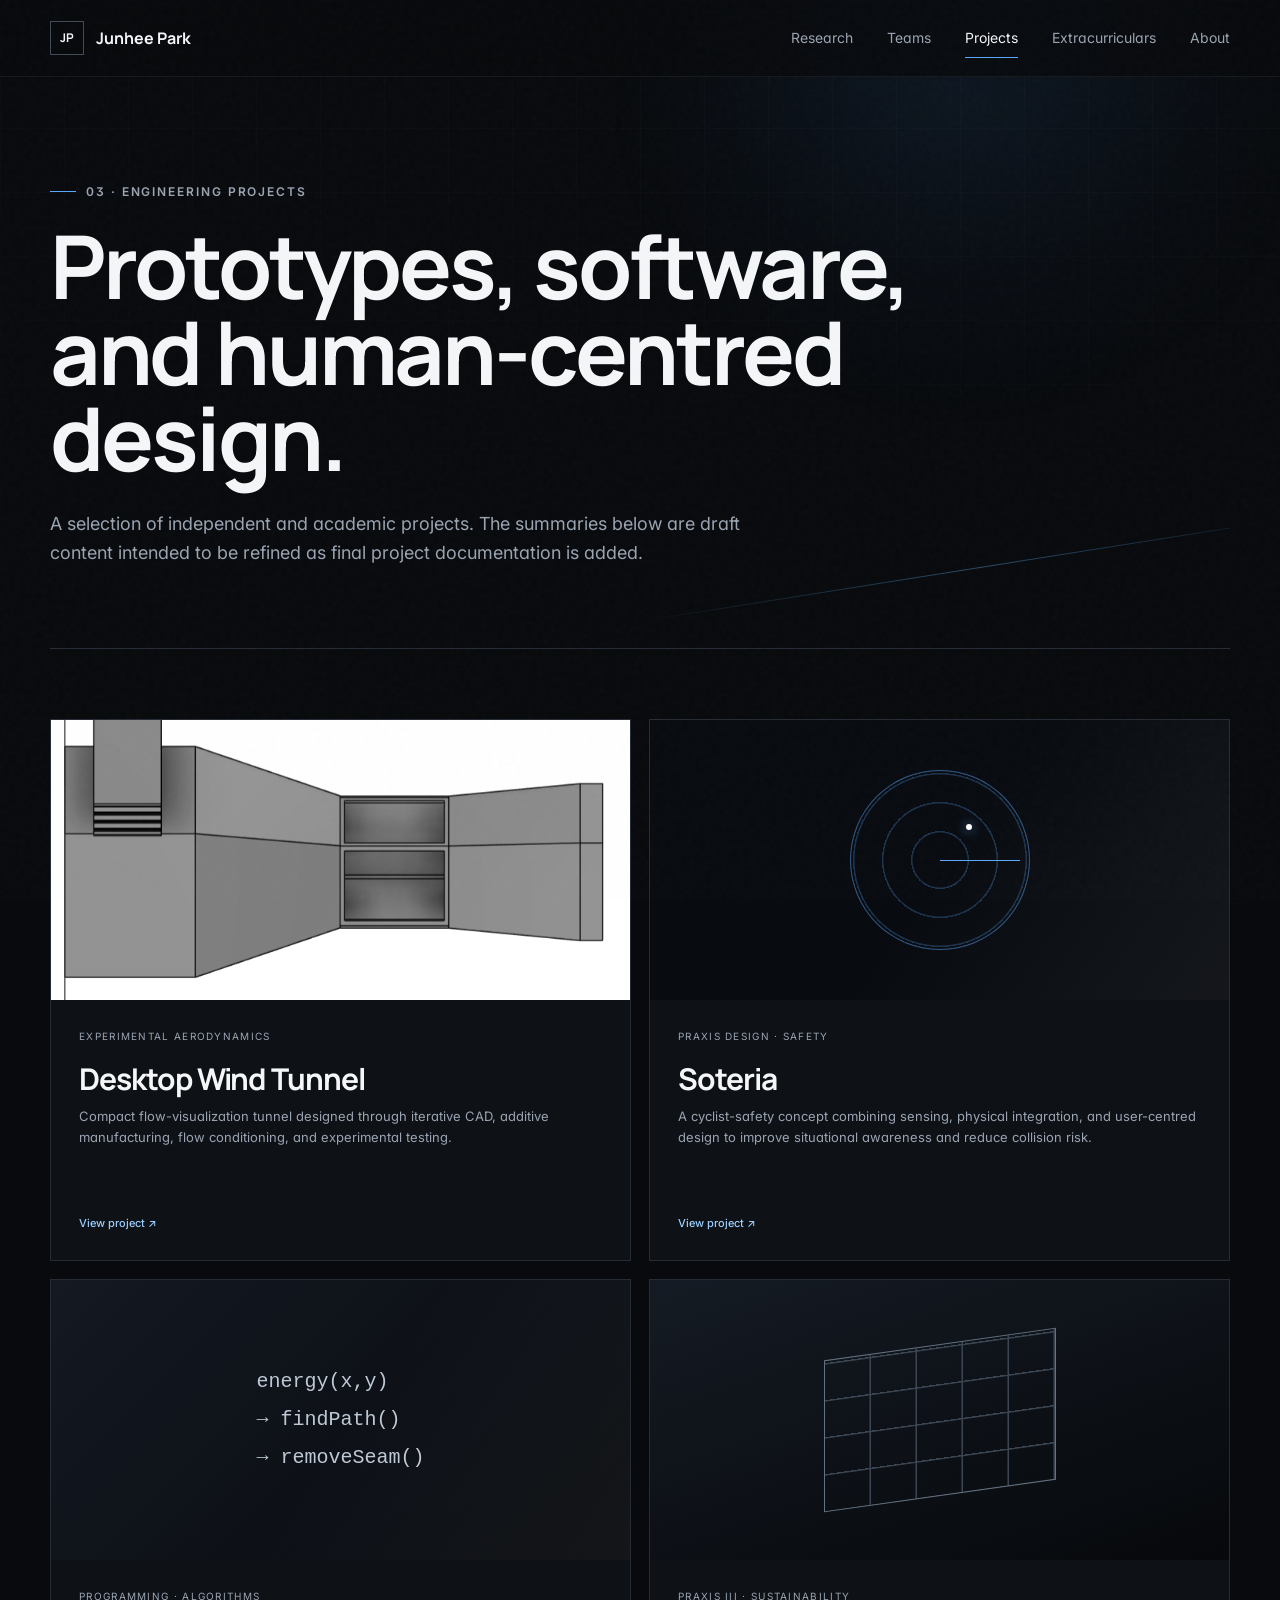
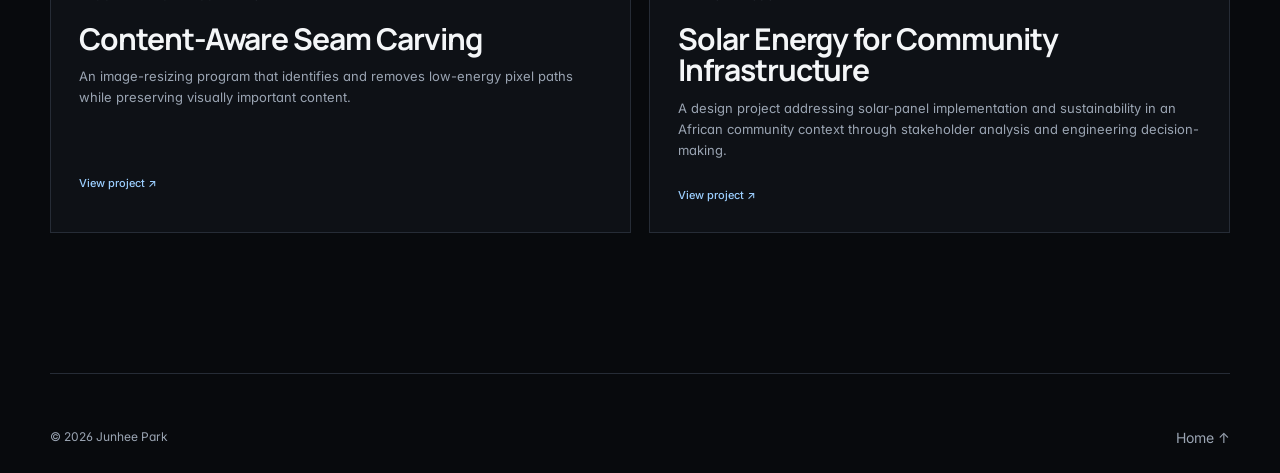
==== engineering-projects.html @ 4866da94 "Redesign portfolio website" ====
<!DOCTYPE html><html lang="en"><head><meta charset="UTF-8"><meta name="viewport" content="width=device-width,initial-scale=1"><title>Engineering Projects | Junhee Park</title><link rel="preconnect" href="https://fonts.googleapis.com"><link rel="preconnect" href="https://fonts.gstatic.com" crossorigin><link href="https://fonts.googleapis.com/css2?family=Inter:wght@400;500;600&family=Manrope:wght@500;600;700&display=swap" rel="stylesheet"><link rel="stylesheet" href="style.css"><script src="script.js" defer></script></head><body><header class="site-header"><nav class="nav container"><a class="brand" href="index.html"><span class="brand-mark">JP</span><span>Junhee Park</span></a><button class="nav-toggle" aria-label="Open navigation" aria-expanded="false"><span></span><span></span></button><div class="nav-links"><a href="research.html">Research</a><a href="teams.html">Teams</a><a class="active" href="engineering-projects.html">Projects</a><a href="extracurriculars.html">Extracurriculars</a><a href="index.html#about">About</a></div></nav></header><main><section class="page-hero container reveal"><p class="eyebrow"><span></span> 03 · Engineering projects</p><h1>Prototypes, software, and human-centred design.</h1><p>A selection of independent and academic projects. The summaries below are draft content intended to be refined as final project documentation is added.</p></section><section class="tile-section container"><div class="tile-grid"><a class="project-tile reveal" href="projects/windtunnel.html"><div class="tile-image"><img src="images/Assembly A.png" alt="Desktop wind tunnel CAD"></div><div class="tile-copy"><span>Experimental aerodynamics</span><h2>Desktop Wind Tunnel</h2><p>Compact flow-visualization tunnel designed through iterative CAD, additive manufacturing, flow conditioning, and experimental testing.</p><b>View project ↗</b></div></a><a class="project-tile reveal" href="projects/Soteria.html"><div class="tile-image radar-panel"><div class="radar"></div></div><div class="tile-copy"><span>Praxis design · Safety</span><h2>Soteria</h2><p>A cyclist-safety concept combining sensing, physical integration, and user-centred design to improve situational awareness and reduce collision risk.</p><b>View project ↗</b></div></a><a class="project-tile reveal" href="projects/seam-carving.html"><div class="tile-image code-panel"><span>energy(x,y)<br>→ findPath()<br>→ removeSeam()</span></div><div class="tile-copy"><span>Programming · Algorithms</span><h2>Content-Aware Seam Carving</h2><p>An image-resizing program that identifies and removes low-energy pixel paths while preserving visually important content.</p><b>View project ↗</b></div></a><a class="project-tile reveal" href="projects/praxis-solar.html"><div class="tile-image solar-panel-art"><span></span></div><div class="tile-copy"><span>Praxis III · Sustainability</span><h2>Solar Energy for Community Infrastructure</h2><p>A design project addressing solar-panel implementation and sustainability in an African community context through stakeholder analysis and engineering decision-making.</p><b>View project ↗</b></div></a></div></section></main><footer class="footer container"><span>© <span id="year"></span> Junhee Park</span><a href="index.html">Home ↑</a></footer></body></html>
---- style.css ----
:root{--black:#080a0d;--surface:#0e1116;--surface-2:#141820;--line:#262c36;--text:#f4f6f8;--muted:#9aa4b2;--blue:#5aa9ff;--blue-soft:#9ccfff;--max:1180px}
*{box-sizing:border-box;margin:0;padding:0}html{scroll-behavior:smooth}body{font-family:Inter,Arial,sans-serif;background:var(--black);color:var(--text);line-height:1.65;overflow-x:hidden}body::before{content:"";position:fixed;inset:0;pointer-events:none;background:radial-gradient(circle at 75% 10%,rgba(64,139,225,.11),transparent 28%),linear-gradient(rgba(255,255,255,.018) 1px,transparent 1px),linear-gradient(90deg,rgba(255,255,255,.018) 1px,transparent 1px);background-size:auto,64px 64px,64px 64px;mask-image:linear-gradient(to bottom,black,transparent 75%);z-index:-1}.container{width:min(var(--max),calc(100% - 48px));margin-inline:auto}.scroll-progress{position:fixed;left:0;top:0;height:2px;width:0;background:var(--blue);z-index:200}.site-header{position:sticky;top:0;z-index:100;background:rgba(8,10,13,.76);backdrop-filter:blur(18px);border-bottom:1px solid rgba(255,255,255,.06)}.nav{height:76px;display:flex;align-items:center;justify-content:space-between}.brand{display:flex;align-items:center;gap:12px;color:var(--text);text-decoration:none;font-family:Manrope,sans-serif;font-weight:700}.brand-mark{width:34px;height:34px;display:grid;place-items:center;border:1px solid #414957;font-size:12px}.nav-links{display:flex;gap:34px}.nav-links a,.footer a{color:var(--muted);text-decoration:none;font-size:14px;transition:.2s}.nav-links a:hover,.footer a:hover{color:var(--text)}.nav-toggle{display:none;background:none;border:0;width:38px;height:38px}.nav-toggle span{display:block;width:22px;height:1px;background:#fff;margin:6px auto}.hero{min-height:calc(100vh - 76px);display:grid;grid-template-columns:1.15fr .85fr;gap:80px;align-items:center;padding-block:90px 80px}.eyebrow{text-transform:uppercase;letter-spacing:.16em;font-size:12px;font-weight:600;color:var(--muted);display:flex;align-items:center;gap:10px}.eyebrow span{width:26px;height:1px;background:var(--blue)}h1,h2,h3{font-family:Manrope,sans-serif;letter-spacing:-.035em}h1{font-size:clamp(50px,7vw,88px);line-height:.98;margin:25px 0 30px;max-width:780px}h1 em{font-style:normal;color:var(--muted)}h2{font-size:clamp(38px,5vw,62px);line-height:1.05}.hero-lede{font-size:clamp(17px,2vw,20px);color:var(--muted);max-width:700px}.hero-actions{display:flex;gap:12px;margin:38px 0 54px}.button{display:inline-flex;align-items:center;justify-content:center;gap:30px;padding:13px 18px;text-decoration:none;font-size:14px;border:1px solid var(--line);transition:.25s}.button-primary{background:var(--text);color:#080a0d;border-color:var(--text)}.button-primary:hover{background:var(--blue-soft);border-color:var(--blue-soft);transform:translateY(-2px)}.button-secondary{color:var(--text)}.button-secondary:hover{border-color:#606a78}.hero-meta{display:grid;grid-template-columns:repeat(3,1fr);gap:20px;border-top:1px solid var(--line);padding-top:24px}.hero-meta div{display:flex;flex-direction:column;gap:3px}.hero-meta strong{font-size:13px}.hero-meta span{font-size:11px;color:var(--muted)}.hero-visual{aspect-ratio:4/5;position:relative;border:1px solid var(--line);overflow:hidden;background:linear-gradient(145deg,#12161d,#090b0f)}.orbital-grid{position:absolute;inset:-10%;background:repeating-radial-gradient(circle at 50% 50%,transparent 0 34px,rgba(255,255,255,.055) 35px 36px)}.aircraft-mark{position:absolute;width:55%;top:37%;left:25%;transform:rotate(-11deg);filter:drop-shadow(0 18px 25px rgba(0,0,0,.55))}.aircraft-mark path{fill:#dfe5eb}.contrail{position:absolute;height:2px;width:75%;right:55%;top:55%;background:linear-gradient(90deg,transparent,rgba(185,220,255,.65),#fff);transform:rotate(-11deg);filter:blur(.5px)}.contrail-two{top:59%;right:49%;opacity:.35}.visual-label{position:absolute;left:24px;right:24px;bottom:24px;padding-top:18px;border-top:1px solid rgba(255,255,255,.18);display:flex;flex-direction:column}.visual-label span{font-size:11px;color:var(--muted);text-transform:uppercase;letter-spacing:.12em}.visual-label strong{font-size:13px;margin-top:4px}.project-section,.skills-section{padding-block:120px}.section-heading{display:flex;justify-content:space-between;align-items:end;gap:60px;margin-bottom:48px}.section-heading h2{margin-top:14px}.section-heading>p{max-width:510px;color:var(--muted);font-size:15px}.project-controls{display:flex;gap:8px;flex-wrap:wrap;margin-bottom:32px}.filter-button{border:1px solid var(--line);background:transparent;color:var(--muted);padding:9px 14px;font:inherit;font-size:12px;cursor:pointer;transition:.2s}.filter-button:hover,.filter-button.active{background:var(--text);border-color:var(--text);color:#090b0e}.project-grid{display:grid;grid-template-columns:repeat(2,1fr);gap:18px}.project-card{display:grid;grid-template-columns:42% 58%;min-height:335px;background:var(--surface);border:1px solid var(--line);color:var(--text);text-decoration:none;overflow:hidden;transition:.35s}.project-card:hover{transform:translateY(-5px);border-color:#536070;box-shadow:0 20px 60px rgba(0,0,0,.28)}.project-card.featured{grid-column:1/-1;grid-template-columns:50% 50%;min-height:430px}.project-media{position:relative;overflow:hidden;background:#171c24}.project-media img{width:100%;height:100%;object-fit:cover;filter:grayscale(100%) contrast(1.04);transition:.6s}.project-card:hover img{filter:grayscale(35%);transform:scale(1.035)}.project-index{position:absolute;left:16px;top:14px;padding:3px 7px;background:rgba(7,9,12,.72);backdrop-filter:blur(8px);font:500 11px Manrope;color:#fff}.project-content{padding:28px;display:flex;flex-direction:column}.project-topline{display:flex;justify-content:space-between;gap:10px;color:var(--muted);font-size:10px;text-transform:uppercase;letter-spacing:.1em}.project-content h3{font-size:clamp(22px,2.4vw,31px);line-height:1.1;margin:24px 0 14px}.project-content p{font-size:13px;color:var(--muted);line-height:1.65}.project-tags{display:flex;gap:6px;flex-wrap:wrap;margin-top:22px}.project-tags span{font-size:10px;color:#bec7d1;border:1px solid #303744;padding:5px 8px}.project-arrow{margin-top:auto;padding-top:26px;font-size:12px;color:var(--blue-soft)}.project-card.hidden{display:none}.project-media-contrails{background:radial-gradient(circle at 76% 42%,rgba(120,194,255,.58),transparent 10%),radial-gradient(ellipse at 45% 52%,rgba(90,169,255,.32),transparent 30%),linear-gradient(135deg,#11151d,#05070a)}.flow-lines{position:absolute;inset:0;background:repeating-radial-gradient(ellipse at 72% 48%,transparent 0 15px,rgba(180,220,255,.15) 16px 17px);transform:scale(1.4) rotate(-8deg)}.project-media-soteria{background:linear-gradient(145deg,#10151d,#050608)}.radar{position:absolute;width:180px;aspect-ratio:1;border:1px solid rgba(90,169,255,.5);border-radius:50%;left:50%;top:50%;transform:translate(-50%,-50%);background:repeating-radial-gradient(circle,transparent 0 27px,rgba(90,169,255,.25) 28px 29px)}.radar::before{content:"";position:absolute;left:50%;top:50%;width:45%;height:1px;background:var(--blue);transform-origin:left;animation:scan 4s linear infinite}.radar::after{content:"";position:absolute;left:65%;top:30%;width:6px;height:6px;border-radius:50%;background:#fff;box-shadow:0 0 12px var(--blue)}@keyframes scan{to{transform:rotate(360deg)}}.about-section{border-block:1px solid var(--line);background:var(--surface);padding-block:110px}.about-grid{display:grid;grid-template-columns:1fr 1fr;gap:90px;align-items:start}.about-copy p{font-size:clamp(19px,2.2vw,27px);line-height:1.5;color:#d4d9df;margin-bottom:28px}.about-copy p:last-child{color:var(--muted)}.capability-grid{display:grid;grid-template-columns:repeat(4,1fr);border:1px solid var(--line)}.capability-grid article{padding:28px;min-height:230px;border-right:1px solid var(--line)}.capability-grid article:last-child{border-right:0}.capability-grid span{font-size:11px;color:var(--blue)}.capability-grid h3{font-size:22px;margin:50px 0 12px}.capability-grid p{font-size:13px;color:var(--muted)}.contact-section{padding-block:130px;background:#e9edf1;color:#090b0e}.contact-inner h2{font-size:clamp(45px,7vw,86px);max-width:900px;margin:20px 0}.contact-inner>p:not(.eyebrow){color:#4e5966;max-width:650px}.contact-links{display:flex;gap:12px;flex-wrap:wrap;margin-top:40px}.contact-links a{color:#090b0e;text-decoration:none;border:1px solid #aab3bd;padding:11px 16px;font-size:13px;transition:.2s}.contact-links a:hover{background:#090b0e;color:#fff}.contact-inner small{display:block;color:#737d88;margin-top:22px}.footer{height:100px;display:flex;align-items:center;justify-content:space-between;color:var(--muted);font-size:12px}.reveal{opacity:0;transform:translateY(20px);transition:opacity .65s ease,transform .65s ease}.reveal.visible{opacity:1;transform:none}
/* Project pages */.project-page .site-header{position:relative}.project-hero{padding-block:95px 65px;border-bottom:1px solid var(--line)}.project-breadcrumb{color:var(--muted);font-size:12px;text-decoration:none}.project-hero h1{max-width:950px;margin-bottom:25px}.project-summary{max-width:760px;font-size:19px;color:var(--muted)}.project-facts{display:grid;grid-template-columns:repeat(4,1fr);gap:20px;margin-top:60px;padding-top:25px;border-top:1px solid var(--line)}.project-facts div{display:flex;flex-direction:column}.project-facts span{font-size:10px;text-transform:uppercase;letter-spacing:.12em;color:var(--muted)}.project-facts strong{font-size:13px;margin-top:6px}.project-body{display:grid;grid-template-columns:220px 1fr;gap:80px;padding-block:90px}.project-sidebar{position:sticky;top:30px;align-self:start}.project-sidebar a{display:block;color:var(--muted);text-decoration:none;font-size:12px;padding:7px 0}.project-sidebar a:hover{color:var(--text)}.project-copy{max-width:800px}.content-block{margin-bottom:85px;scroll-margin-top:40px}.content-block h2{font-size:36px;margin-bottom:24px}.content-block p{color:#bbc3cd;margin-bottom:20px}.placeholder-note{border-left:2px solid var(--blue);padding:16px 18px;background:rgba(90,169,255,.06);color:var(--muted);font-size:13px}.project-gallery{display:grid;grid-template-columns:repeat(2,1fr);gap:14px;margin-top:30px}.project-gallery figure{border:1px solid var(--line);background:var(--surface);overflow:hidden}.project-gallery img{width:100%;aspect-ratio:4/3;object-fit:cover;display:block;filter:grayscale(25%)}.project-gallery figcaption{font-size:11px;color:var(--muted);padding:12px}.project-nav{display:flex;justify-content:space-between;border-top:1px solid var(--line);padding-block:35px}.project-nav a{color:var(--text);text-decoration:none;font-size:13px}
@media(max-width:900px){.hero{grid-template-columns:1fr;padding-top:80px}.hero-visual{max-width:560px;width:100%;aspect-ratio:5/4}.project-grid{grid-template-columns:1fr}.project-card.featured{grid-column:auto}.capability-grid{grid-template-columns:repeat(2,1fr)}.capability-grid article:nth-child(2){border-right:0}.capability-grid article:nth-child(-n+2){border-bottom:1px solid var(--line)}.about-grid{grid-template-columns:1fr;gap:40px}.project-body{grid-template-columns:1fr}.project-sidebar{display:none}}
@media(max-width:650px){.container{width:min(100% - 30px,var(--max))}.nav-toggle{display:block}.nav-links{position:absolute;top:76px;left:0;right:0;background:#0b0e12;border-bottom:1px solid var(--line);padding:22px 15px;display:none;flex-direction:column;gap:18px}.nav-links.open{display:flex}.hero{gap:45px;padding-block:65px}.hero-meta{grid-template-columns:1fr}.hero-actions{flex-direction:column;align-items:stretch}.project-section,.skills-section{padding-block:85px}.section-heading{align-items:start;flex-direction:column;gap:24px}.project-card,.project-card.featured{grid-template-columns:1fr;min-height:0}.project-media{aspect-ratio:16/10}.project-content{min-height:320px}.capability-grid{grid-template-columns:1fr}.capability-grid article{border-right:0;border-bottom:1px solid var(--line)!important}.capability-grid article:last-child{border-bottom:0!important}.project-facts{grid-template-columns:repeat(2,1fr)}.project-gallery{grid-template-columns:1fr}}
@media(prefers-reduced-motion:reduce){html{scroll-behavior:auto}.reveal{opacity:1;transform:none;transition:none}.radar::before{animation:none}}

/* Category-based portfolio additions */
.nav-links a.active{color:var(--text)}
.category-section{padding-block:120px}.category-grid{display:grid;grid-template-columns:repeat(2,1fr);gap:16px}.category-card{position:relative;min-height:330px;padding:30px;border:1px solid var(--line);background:var(--surface);color:var(--text);text-decoration:none;display:flex;flex-direction:column;justify-content:space-between;overflow:hidden;transition:.3s}.category-card::after{content:"";position:absolute;width:280px;height:1px;background:linear-gradient(90deg,transparent,rgba(120,190,255,.55),transparent);right:-60px;top:90px;transform:rotate(-18deg);box-shadow:0 12px 25px rgba(100,180,255,.15)}.category-card:hover{transform:translateY(-4px);border-color:#596573}.category-card.category-large{grid-column:1/-1;min-height:390px}.category-number{font:500 11px Manrope;color:var(--blue-soft)}.category-card p{font-size:11px;text-transform:uppercase;letter-spacing:.14em;color:var(--muted);margin-bottom:15px}.category-card h3{max-width:650px;font-size:clamp(28px,4vw,48px);line-height:1.08;margin-bottom:18px}.category-card div>span{font-size:13px;color:var(--muted)}.category-card b{font-size:12px;font-weight:500;color:var(--blue-soft)}
.featured-strip{border-block:1px solid var(--line);background:var(--surface);padding-block:110px}.featured-grid{display:grid;grid-template-columns:1fr 1fr;gap:80px;align-items:center}.featured-copy h2{margin:18px 0 22px}.featured-copy>p:not(.eyebrow){color:var(--muted);max-width:570px}.text-link{display:inline-block;margin-top:28px;color:var(--blue-soft);font-size:13px;text-decoration:none}.featured-image{position:relative;aspect-ratio:4/3;background:#090c11;border:1px solid var(--line);overflow:hidden}.featured-image span{position:absolute;bottom:18px;left:18px;font-size:10px;text-transform:uppercase;letter-spacing:.12em;color:#c8d1da}.flow-field{position:absolute;inset:-20%;background:repeating-radial-gradient(ellipse at 78% 49%,transparent 0 18px,rgba(136,205,255,.15) 19px 20px),radial-gradient(circle at 79% 49%,rgba(180,225,255,.9),transparent 2%),radial-gradient(ellipse at 55% 50%,rgba(70,145,220,.25),transparent 34%);transform:rotate(-7deg)}.resume-section{padding-block:100px}.resume-card{border:1px solid var(--line);padding:42px;display:flex;justify-content:space-between;gap:50px;align-items:end}.resume-card h2{font-size:clamp(30px,4vw,50px);margin:16px 0}.resume-card p:not(.eyebrow){color:var(--muted)}
.page-hero{padding-block:105px 80px;border-bottom:1px solid var(--line)}.page-hero h1{max-width:980px;margin:20px 0 28px}.page-hero>p:last-child{max-width:720px;color:var(--muted);font-size:18px}.listing-section{padding-block:80px 120px}.work-row{display:grid;grid-template-columns:34% 1fr auto;gap:36px;align-items:center;padding-block:30px;border-bottom:1px solid var(--line);color:var(--text);text-decoration:none;transition:.25s}.work-row:first-child{border-top:1px solid var(--line)}.work-row:hover{padding-left:10px}.work-image{height:230px;background:#121720;overflow:hidden;position:relative}.work-image img{width:100%;height:100%;object-fit:cover;filter:grayscale(100%);transition:.4s}.work-row:hover img{filter:grayscale(20%);transform:scale(1.025)}.work-image>span{position:absolute;left:14px;top:12px;font-size:11px}.abstract-flow{background:radial-gradient(circle at 80% 48%,rgba(210,235,255,.9),transparent 2%),repeating-radial-gradient(ellipse at 80% 48%,transparent 0 15px,rgba(110,190,255,.18) 16px 17px),linear-gradient(135deg,#161d28,#05070a)}.work-meta{font-size:10px;text-transform:uppercase;letter-spacing:.13em;color:var(--muted)}.work-copy h2{font-size:clamp(25px,3vw,38px);margin:12px 0}.work-copy p{color:var(--muted);font-size:14px;max-width:720px}.work-row>b{font-size:11px;color:var(--blue-soft);font-weight:500;white-space:nowrap}
.tile-section{padding-block:70px 120px}.tile-grid{display:grid;grid-template-columns:repeat(2,1fr);gap:18px}.project-tile{border:1px solid var(--line);background:var(--surface);color:var(--text);text-decoration:none;transition:.3s}.project-tile:hover{transform:translateY(-5px);border-color:#596573}.tile-image{height:280px;background:#111720;overflow:hidden;position:relative}.tile-image img{width:100%;height:100%;object-fit:cover;filter:grayscale(100%);transition:.5s}.project-tile:hover img{filter:grayscale(25%);transform:scale(1.03)}.tile-copy{padding:28px;min-height:260px;display:flex;flex-direction:column}.tile-copy>span{font-size:10px;text-transform:uppercase;letter-spacing:.13em;color:var(--muted)}.tile-copy h2{font-size:30px;margin:18px 0 12px}.tile-copy p{font-size:13px;color:var(--muted)}.tile-copy b{margin-top:auto;padding-top:24px;color:var(--blue-soft);font-size:11px;font-weight:500}.radar-panel{background:#080b10}.code-panel{display:grid;place-items:center;background:linear-gradient(135deg,#141922,#07090d)}.code-panel span{font:500 20px/1.9 monospace;color:#bec9d5}.solar-panel-art{background:linear-gradient(160deg,#151b24,#06080b)}.solar-panel-art::before{content:"";position:absolute;width:230px;height:150px;left:50%;top:50%;transform:translate(-50%,-50%) skewY(-8deg);border:1px solid #647181;background:repeating-linear-gradient(90deg,transparent 0 44px,#3b4652 45px 46px),repeating-linear-gradient(0deg,transparent 0 35px,#3b4652 36px 37px)}.solar-panel-art::after{content:"";position:absolute;width:1px;height:95px;background:#687481;left:50%;top:62%;transform:rotate(18deg)}
.workstream-intro{padding-block:90px 40px}.workstream-intro h2{max-width:820px;margin:16px 0}.workstream-intro>p:last-child{max-width:760px;color:var(--muted)}.workstream-list{padding-bottom:100px}.workstream{display:grid;grid-template-columns:55px 38% 1fr;gap:30px;padding-block:60px;border-top:1px solid var(--line);align-items:start}.workstream-number{font-size:11px;color:var(--blue-soft)}.workstream-media{height:310px;background:#121720;overflow:hidden}.workstream-media img{width:100%;height:100%;object-fit:cover;filter:grayscale(90%)}.split-media{display:grid;grid-template-columns:1fr 1fr;gap:1px;background:var(--line)}.abstract-data{display:grid;place-items:center;background:radial-gradient(circle at 70% 30%,rgba(90,169,255,.15),transparent 35%),#0b0f15}.abstract-data span{font:500 21px/1.8 monospace;color:#c2ccd6;text-align:center}.workstream-copy h2{font-size:clamp(28px,3.5vw,42px);margin:12px 0 18px}.workstream-copy>p:not(.work-meta){color:var(--muted)}.workstream-copy ul{margin:22px 0 0 18px;color:#b8c1cb;font-size:13px;line-height:1.8}
@media(max-width:900px){.featured-grid{grid-template-columns:1fr}.work-row{grid-template-columns:35% 1fr}.work-row>b{display:none}.workstream{grid-template-columns:35px 1fr}.workstream-media{grid-column:2}.workstream-copy{grid-column:2}.tile-grid{grid-template-columns:1fr}}
@media(max-width:650px){.category-grid{grid-template-columns:1fr}.category-card.category-large{grid-column:auto}.featured-strip{padding-block:80px}.resume-card{flex-direction:column;align-items:start}.work-row{grid-template-columns:1fr}.work-image{height:220px}.workstream{grid-template-columns:1fr}.workstream-number,.workstream-media,.workstream-copy{grid-column:1}.workstream-media{height:240px}}

/* 2026 refined aerospace presentation */
:root{--ease:cubic-bezier(.2,.75,.25,1);--hairline:rgba(255,255,255,.09)}
::selection{background:rgba(90,169,255,.28);color:#fff}
body{font-feature-settings:"ss01" 1,"cv11" 1}
body::after{content:"";position:fixed;inset:0;z-index:300;pointer-events:none;opacity:.032;background-image:url("data:image/svg+xml,%3Csvg viewBox='0 0 180 180' xmlns='http://www.w3.org/2000/svg'%3E%3Cfilter id='n'%3E%3CfeTurbulence type='fractalNoise' baseFrequency='.9' numOctaves='3' stitchTiles='stitch'/%3E%3C/filter%3E%3Crect width='100%25' height='100%25' filter='url(%23n)' opacity='.8'/%3E%3C/svg%3E")}
a:focus-visible,button:focus-visible{outline:2px solid var(--blue);outline-offset:4px}
.site-header{transition:background .25s,border-color .25s}.site-header.scrolled{background:rgba(8,10,13,.93);border-color:rgba(255,255,255,.1)}
.brand-mark{position:relative;overflow:hidden}.brand-mark::after{content:"";position:absolute;inset:-40%;background:linear-gradient(115deg,transparent 35%,rgba(255,255,255,.25),transparent 65%);transform:translateX(-80%);transition:transform .65s var(--ease)}.brand:hover .brand-mark::after{transform:translateX(80%)}
.nav-links a{position:relative}.nav-links a::after{content:"";position:absolute;left:0;right:100%;bottom:-8px;height:1px;background:var(--blue);transition:right .25s var(--ease)}.nav-links a:hover::after,.nav-links a.active::after{right:0}
.hero{position:relative}.hero::before{content:"FLIGHT / COMPUTATION / DESIGN";position:absolute;left:0;bottom:26px;font:500 9px/1 Manrope,sans-serif;letter-spacing:.28em;color:rgba(255,255,255,.25)}
.hero-copy{position:relative;z-index:2}.hero h1{font-weight:600}.hero h1 em{position:relative}.hero h1 em::after{content:"";position:absolute;left:4%;right:1%;bottom:-8px;height:1px;background:linear-gradient(90deg,var(--blue),transparent)}
.hero-visual{isolation:isolate;box-shadow:0 40px 90px rgba(0,0,0,.34)}.hero-visual::after{content:"";position:absolute;inset:0;z-index:5;pointer-events:none;background:linear-gradient(180deg,rgba(255,255,255,.04),transparent 18%,transparent 75%,rgba(0,0,0,.35))}
.aircraft-mark{z-index:3;transition:transform 1.2s var(--ease)}.hero-visual:hover .aircraft-mark{transform:rotate(-8deg) translate(7px,-5px)}
.visual-coordinates{position:absolute;z-index:7;right:18px;top:18px;display:flex;gap:12px;font:500 8px/1 Manrope,sans-serif;letter-spacing:.12em;color:rgba(255,255,255,.45)}
.flight-readout{position:absolute;z-index:7;left:18px;right:18px;bottom:86px;display:grid;grid-template-columns:repeat(3,1fr);gap:1px;background:rgba(255,255,255,.1);border:1px solid rgba(255,255,255,.09)}.flight-readout>div{background:rgba(8,10,13,.72);padding:12px}.flight-readout span{display:block;font-size:7px;letter-spacing:.16em;color:var(--muted)}.flight-readout b{display:block;margin-top:5px;font:600 9px/1.2 Manrope,sans-serif;color:#dce4ec}
.signal-strip{border-block:1px solid var(--line);overflow:hidden;background:rgba(14,17,22,.55)}.signal-track{width:max-content;display:flex;align-items:center;gap:30px;padding:14px 0;animation:signal 28s linear infinite;font:500 9px/1 Manrope,sans-serif;letter-spacing:.16em;text-transform:uppercase;color:#7f8996}.signal-track::after{content:"Computational Fluid Dynamics · Aerodynamic Design · Scientific Computing · Rapid Prototyping · Experimental Validation · Aircraft Systems";word-spacing:28px}.signal-track i{color:var(--blue);font-style:normal}@keyframes signal{to{transform:translateX(-50%)}}
.category-card,.project-tile,.work-row{will-change:transform}.category-card{transition:transform .4s var(--ease),border-color .4s,background .4s}.category-card:hover{background:#121720}.category-card::before{content:"";position:absolute;inset:0;opacity:0;background:radial-gradient(500px circle at var(--mx,50%) var(--my,50%),rgba(90,169,255,.11),transparent 42%);transition:opacity .3s}.category-card:hover::before{opacity:1}.category-card>*{position:relative;z-index:1}
.category-card h3{font-weight:600}.category-number{padding:7px 8px;border:1px solid rgba(156,207,255,.22);width:max-content}
.featured-image::after,.work-image::after,.tile-image::after,.workstream-media::after{content:"";position:absolute;inset:0;pointer-events:none;background:linear-gradient(125deg,transparent 50%,rgba(255,255,255,.05));mix-blend-mode:screen}
.page-hero{position:relative;overflow:hidden}.page-hero::after{content:"";position:absolute;width:55vw;height:1px;right:-8vw;bottom:80px;background:linear-gradient(90deg,transparent,rgba(100,180,255,.38),transparent);transform:rotate(-9deg);box-shadow:0 15px 30px rgba(90,169,255,.08)}
.work-row{transition:padding .35s var(--ease),background .35s}.work-row:hover{background:linear-gradient(90deg,rgba(90,169,255,.045),transparent 62%)}
.work-row>b,.project-tile b,.text-link{transition:transform .25s,color .25s}.work-row:hover>b,.project-tile:hover b,.text-link:hover{transform:translateX(4px);color:#fff}
.reveal{transition:opacity .8s var(--ease),transform .8s var(--ease)}
.footer{border-top:1px solid var(--line);padding-top:28px;margin-top:20px}
@media(max-width:900px){.flight-readout{bottom:74px}.hero::before{display:none}}
@media(max-width:650px){.visual-coordinates{display:none}.flight-readout{grid-template-columns:1fr;right:auto;width:145px;bottom:72px}.flight-readout>div:nth-child(n+2){display:none}.signal-track{animation-duration:20s}.hero-visual{aspect-ratio:1/1.12}}
@media(prefers-reduced-motion:reduce){.signal-track{animation:none;transform:none}.aircraft-mark{transition:none}}
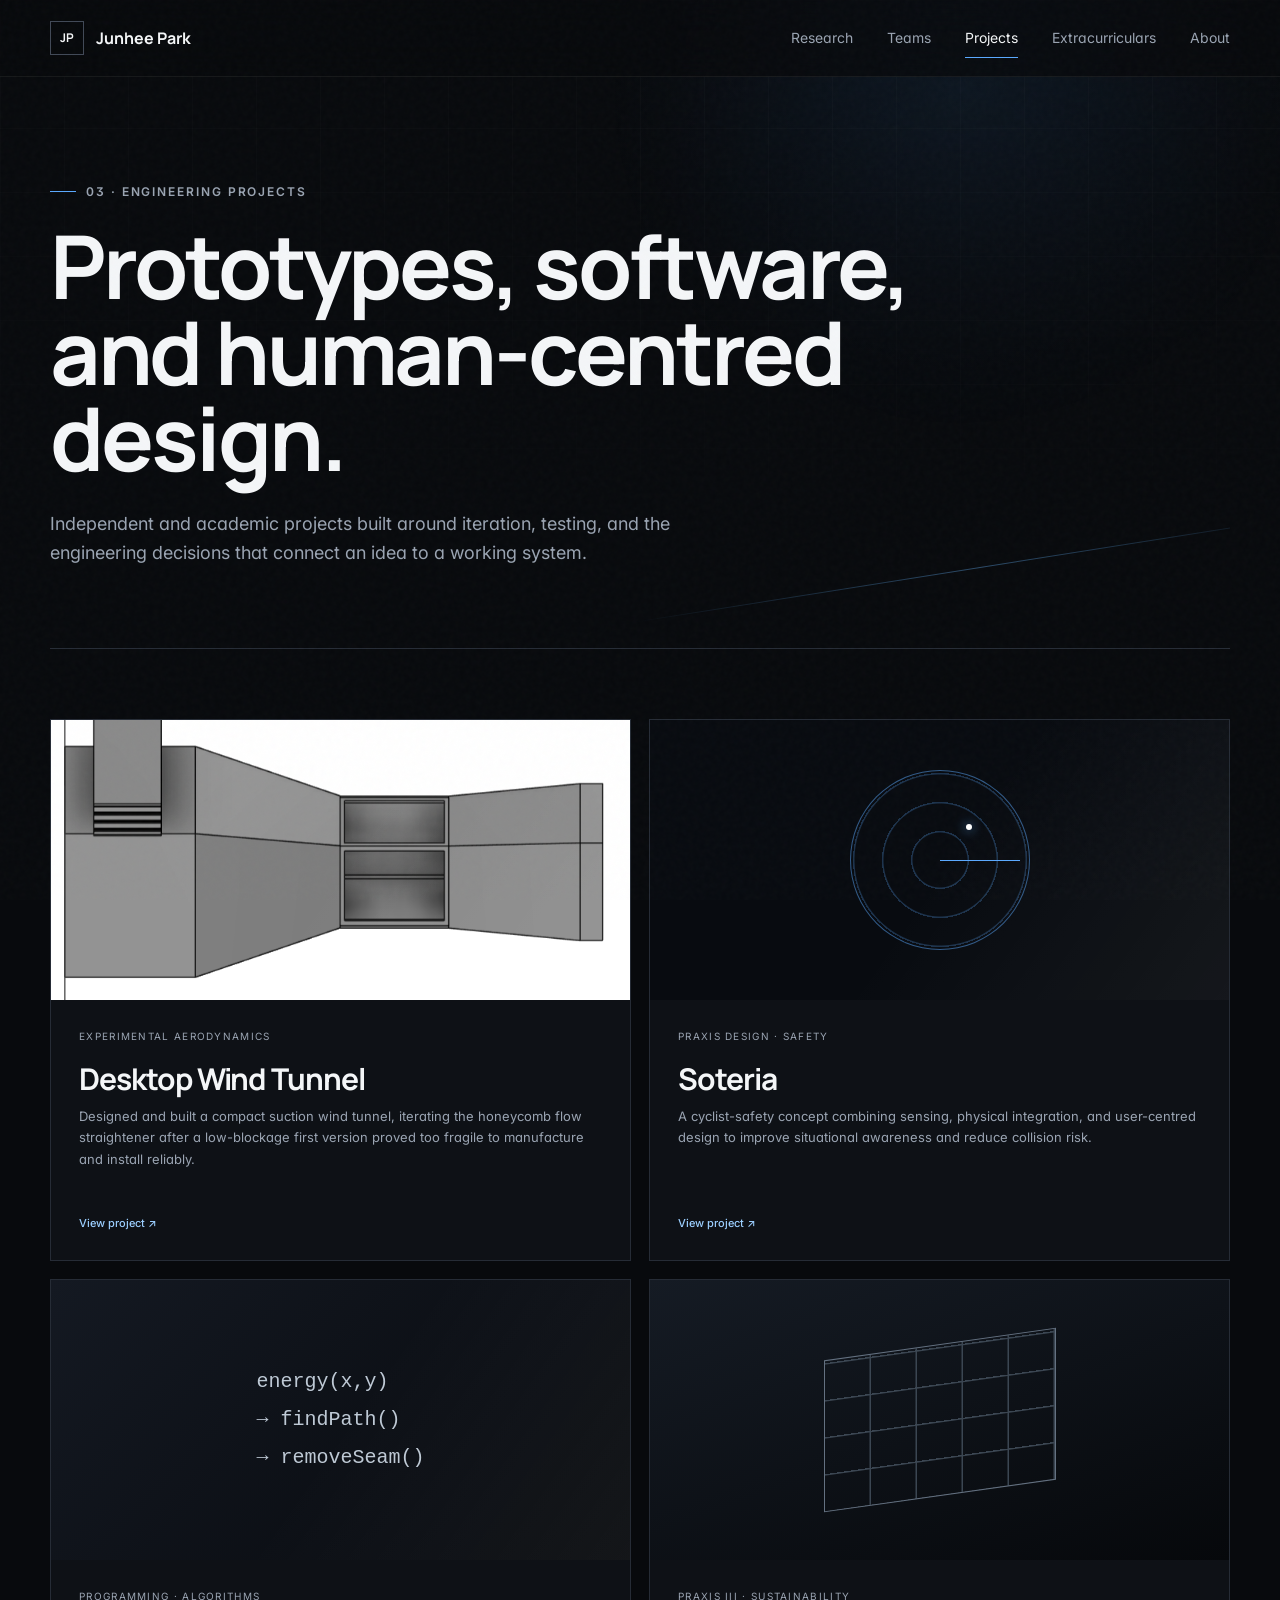
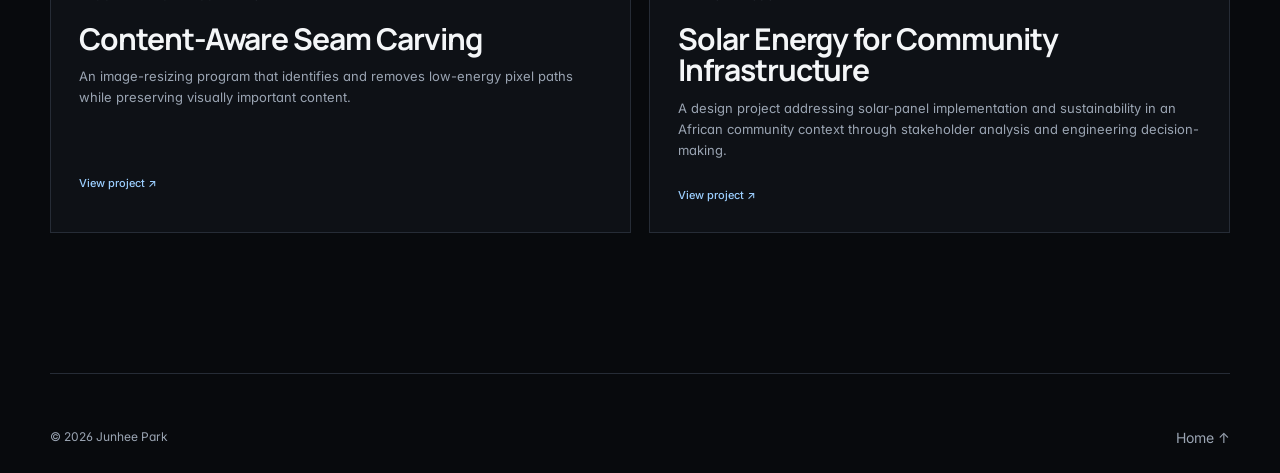
==== commit fc3711a1: "Polish engineering projects landing copy" ====
--- a/engineering-projects.html
+++ b/engineering-projects.html
@@ -1 +1 @@
-<!DOCTYPE html><html lang="en"><head><meta charset="UTF-8"><meta name="viewport" content="width=device-width,initial-scale=1"><title>Engineering Projects | Junhee Park</title><link rel="preconnect" href="https://fonts.googleapis.com"><link rel="preconnect" href="https://fonts.gstatic.com" crossorigin><link href="https://fonts.googleapis.com/css2?family=Inter:wght@400;500;600&family=Manrope:wght@500;600;700&display=swap" rel="stylesheet"><link rel="stylesheet" href="style.css"><script src="script.js" defer></script></head><body><header class="site-header"><nav class="nav container"><a class="brand" href="index.html"><span class="brand-mark">JP</span><span>Junhee Park</span></a><button class="nav-toggle" aria-label="Open navigation" aria-expanded="false"><span></span><span></span></button><div class="nav-links"><a href="research.html">Research</a><a href="teams.html">Teams</a><a class="active" href="engineering-projects.html">Projects</a><a href="extracurriculars.html">Extracurriculars</a><a href="index.html#about">About</a></div></nav></header><main><section class="page-hero container reveal"><p class="eyebrow"><span></span> 03 · Engineering projects</p><h1>Prototypes, software, and human-centred design.</h1><p>A selection of independent and academic projects. The summaries below are draft content intended to be refined as final project documentation is added.</p></section><section class="tile-section container"><div class="tile-grid"><a class="project-tile reveal" href="projects/windtunnel.html"><div class="tile-image"><img src="images/Assembly A.png" alt="Desktop wind tunnel CAD"></div><div class="tile-copy"><span>Experimental aerodynamics</span><h2>Desktop Wind Tunnel</h2><p>Compact flow-visualization tunnel designed through iterative CAD, additive manufacturing, flow conditioning, and experimental testing.</p><b>View project ↗</b></div></a><a class="project-tile reveal" href="projects/Soteria.html"><div class="tile-image radar-panel"><div class="radar"></div></div><div class="tile-copy"><span>Praxis design · Safety</span><h2>Soteria</h2><p>A cyclist-safety concept combining sensing, physical integration, and user-centred design to improve situational awareness and reduce collision risk.</p><b>View project ↗</b></div></a><a class="project-tile reveal" href="projects/seam-carving.html"><div class="tile-image code-panel"><span>energy(x,y)<br>→ findPath()<br>→ removeSeam()</span></div><div class="tile-copy"><span>Programming · Algorithms</span><h2>Content-Aware Seam Carving</h2><p>An image-resizing program that identifies and removes low-energy pixel paths while preserving visually important content.</p><b>View project ↗</b></div></a><a class="project-tile reveal" href="projects/praxis-solar.html"><div class="tile-image solar-panel-art"><span></span></div><div class="tile-copy"><span>Praxis III · Sustainability</span><h2>Solar Energy for Community Infrastructure</h2><p>A design project addressing solar-panel implementation and sustainability in an African community context through stakeholder analysis and engineering decision-making.</p><b>View project ↗</b></div></a></div></section></main><footer class="footer container"><span>© <span id="year"></span> Junhee Park</span><a href="index.html">Home ↑</a></footer></body></html>
+<!DOCTYPE html><html lang="en"><head><meta charset="UTF-8"><meta name="viewport" content="width=device-width,initial-scale=1"><title>Engineering Projects | Junhee Park</title><link rel="preconnect" href="https://fonts.googleapis.com"><link rel="preconnect" href="https://fonts.gstatic.com" crossorigin><link href="https://fonts.googleapis.com/css2?family=Inter:wght@400;500;600&family=Manrope:wght@500;600;700&display=swap" rel="stylesheet"><link rel="stylesheet" href="style.css"><script src="script.js" defer></script></head><body><header class="site-header"><nav class="nav container"><a class="brand" href="index.html"><span class="brand-mark">JP</span><span>Junhee Park</span></a><button class="nav-toggle" aria-label="Open navigation" aria-expanded="false"><span></span><span></span></button><div class="nav-links"><a href="research.html">Research</a><a href="teams.html">Teams</a><a class="active" href="engineering-projects.html">Projects</a><a href="extracurriculars.html">Extracurriculars</a><a href="index.html#about">About</a></div></nav></header><main><section class="page-hero container reveal"><p class="eyebrow"><span></span> 03 · Engineering projects</p><h1>Prototypes, software, and human-centred design.</h1><p>Independent and academic projects built around iteration, testing, and the engineering decisions that connect an idea to a working system.</p></section><section class="tile-section container"><div class="tile-grid"><a class="project-tile reveal" href="projects/windtunnel.html"><div class="tile-image"><img src="images/Assembly A.png" alt="Desktop wind tunnel CAD"></div><div class="tile-copy"><span>Experimental aerodynamics</span><h2>Desktop Wind Tunnel</h2><p>Designed and built a compact suction wind tunnel, iterating the honeycomb flow straightener after a low-blockage first version proved too fragile to manufacture and install reliably.</p><b>View project ↗</b></div></a><a class="project-tile reveal" href="projects/Soteria.html"><div class="tile-image radar-panel"><div class="radar"></div></div><div class="tile-copy"><span>Praxis design · Safety</span><h2>Soteria</h2><p>A cyclist-safety concept combining sensing, physical integration, and user-centred design to improve situational awareness and reduce collision risk.</p><b>View project ↗</b></div></a><a class="project-tile reveal" href="projects/seam-carving.html"><div class="tile-image code-panel"><span>energy(x,y)<br>→ findPath()<br>→ removeSeam()</span></div><div class="tile-copy"><span>Programming · Algorithms</span><h2>Content-Aware Seam Carving</h2><p>An image-resizing program that identifies and removes low-energy pixel paths while preserving visually important content.</p><b>View project ↗</b></div></a><a class="project-tile reveal" href="projects/praxis-solar.html"><div class="tile-image solar-panel-art"><span></span></div><div class="tile-copy"><span>Praxis III · Sustainability</span><h2>Solar Energy for Community Infrastructure</h2><p>A design project addressing solar-panel implementation and sustainability in an African community context through stakeholder analysis and engineering decision-making.</p><b>View project ↗</b></div></a></div></section></main><footer class="footer container"><span>© <span id="year"></span> Junhee Park</span><a href="index.html">Home ↑</a></footer></body></html>
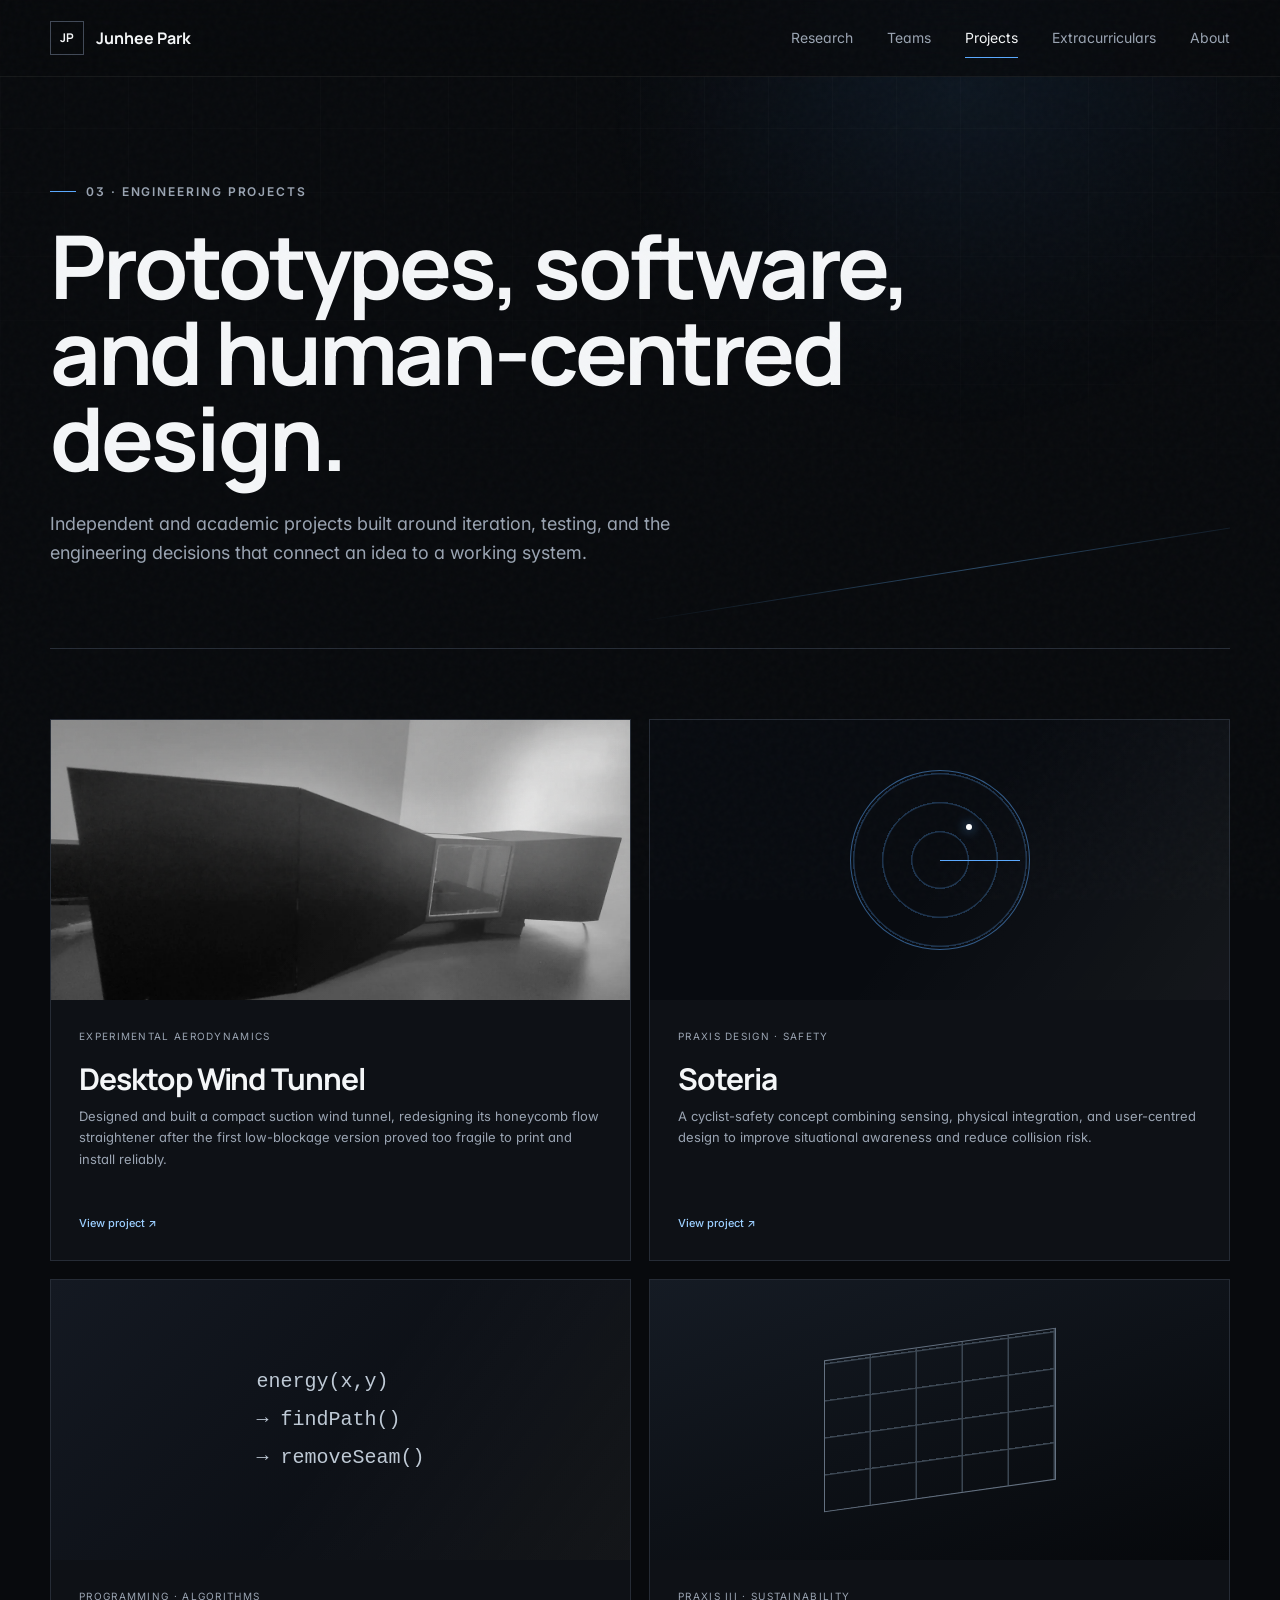
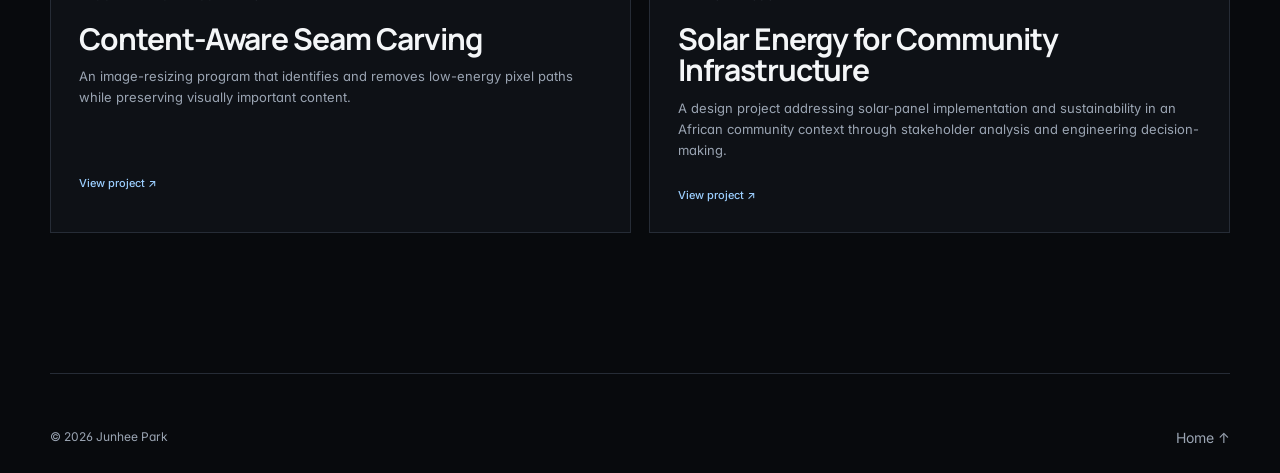
==== commit c6a2b708: "Use completed wind tunnel imagery" ====
--- a/engineering-projects.html
+++ b/engineering-projects.html
@@ -1 +1 @@
-<!DOCTYPE html><html lang="en"><head><meta charset="UTF-8"><meta name="viewport" content="width=device-width,initial-scale=1"><title>Engineering Projects | Junhee Park</title><link rel="preconnect" href="https://fonts.googleapis.com"><link rel="preconnect" href="https://fonts.gstatic.com" crossorigin><link href="https://fonts.googleapis.com/css2?family=Inter:wght@400;500;600&family=Manrope:wght@500;600;700&display=swap" rel="stylesheet"><link rel="stylesheet" href="style.css"><script src="script.js" defer></script></head><body><header class="site-header"><nav class="nav container"><a class="brand" href="index.html"><span class="brand-mark">JP</span><span>Junhee Park</span></a><button class="nav-toggle" aria-label="Open navigation" aria-expanded="false"><span></span><span></span></button><div class="nav-links"><a href="research.html">Research</a><a href="teams.html">Teams</a><a class="active" href="engineering-projects.html">Projects</a><a href="extracurriculars.html">Extracurriculars</a><a href="index.html#about">About</a></div></nav></header><main><section class="page-hero container reveal"><p class="eyebrow"><span></span> 03 · Engineering projects</p><h1>Prototypes, software, and human-centred design.</h1><p>Independent and academic projects built around iteration, testing, and the engineering decisions that connect an idea to a working system.</p></section><section class="tile-section container"><div class="tile-grid"><a class="project-tile reveal" href="projects/windtunnel.html"><div class="tile-image"><img src="images/Assembly A.png" alt="Desktop wind tunnel CAD"></div><div class="tile-copy"><span>Experimental aerodynamics</span><h2>Desktop Wind Tunnel</h2><p>Designed and built a compact suction wind tunnel, iterating the honeycomb flow straightener after a low-blockage first version proved too fragile to manufacture and install reliably.</p><b>View project ↗</b></div></a><a class="project-tile reveal" href="projects/Soteria.html"><div class="tile-image radar-panel"><div class="radar"></div></div><div class="tile-copy"><span>Praxis design · Safety</span><h2>Soteria</h2><p>A cyclist-safety concept combining sensing, physical integration, and user-centred design to improve situational awareness and reduce collision risk.</p><b>View project ↗</b></div></a><a class="project-tile reveal" href="projects/seam-carving.html"><div class="tile-image code-panel"><span>energy(x,y)<br>→ findPath()<br>→ removeSeam()</span></div><div class="tile-copy"><span>Programming · Algorithms</span><h2>Content-Aware Seam Carving</h2><p>An image-resizing program that identifies and removes low-energy pixel paths while preserving visually important content.</p><b>View project ↗</b></div></a><a class="project-tile reveal" href="projects/praxis-solar.html"><div class="tile-image solar-panel-art"><span></span></div><div class="tile-copy"><span>Praxis III · Sustainability</span><h2>Solar Energy for Community Infrastructure</h2><p>A design project addressing solar-panel implementation and sustainability in an African community context through stakeholder analysis and engineering decision-making.</p><b>View project ↗</b></div></a></div></section></main><footer class="footer container"><span>© <span id="year"></span> Junhee Park</span><a href="index.html">Home ↑</a></footer></body></html>
+<!DOCTYPE html><html lang="en"><head><meta charset="UTF-8"><meta name="viewport" content="width=device-width,initial-scale=1"><title>Engineering Projects | Junhee Park</title><link rel="preconnect" href="https://fonts.googleapis.com"><link rel="preconnect" href="https://fonts.gstatic.com" crossorigin><link href="https://fonts.googleapis.com/css2?family=Inter:wght@400;500;600&family=Manrope:wght@500;600;700&display=swap" rel="stylesheet"><link rel="stylesheet" href="style.css"><script src="script.js" defer></script></head><body><header class="site-header"><nav class="nav container"><a class="brand" href="index.html"><span class="brand-mark">JP</span><span>Junhee Park</span></a><button class="nav-toggle" aria-label="Open navigation" aria-expanded="false"><span></span><span></span></button><div class="nav-links"><a href="research.html">Research</a><a href="teams.html">Teams</a><a class="active" href="engineering-projects.html">Projects</a><a href="extracurriculars.html">Extracurriculars</a><a href="index.html#about">About</a></div></nav></header><main><section class="page-hero container reveal"><p class="eyebrow"><span></span> 03 · Engineering projects</p><h1>Prototypes, software, and human-centred design.</h1><p>Independent and academic projects built around iteration, testing, and the engineering decisions that connect an idea to a working system.</p></section><section class="tile-section container"><div class="tile-grid"><a class="project-tile reveal" href="projects/windtunnel.html"><div class="tile-image"><img src="images/windtunnel-built.webp" alt="Completed desktop wind tunnel"></div><div class="tile-copy"><span>Experimental aerodynamics</span><h2>Desktop Wind Tunnel</h2><p>Designed and built a compact suction wind tunnel, redesigning its honeycomb flow straightener after the first low-blockage version proved too fragile to print and install reliably.</p><b>View project ↗</b></div></a><a class="project-tile reveal" href="projects/Soteria.html"><div class="tile-image radar-panel"><div class="radar"></div></div><div class="tile-copy"><span>Praxis design · Safety</span><h2>Soteria</h2><p>A cyclist-safety concept combining sensing, physical integration, and user-centred design to improve situational awareness and reduce collision risk.</p><b>View project ↗</b></div></a><a class="project-tile reveal" href="projects/seam-carving.html"><div class="tile-image code-panel"><span>energy(x,y)<br>→ findPath()<br>→ removeSeam()</span></div><div class="tile-copy"><span>Programming · Algorithms</span><h2>Content-Aware Seam Carving</h2><p>An image-resizing program that identifies and removes low-energy pixel paths while preserving visually important content.</p><b>View project ↗</b></div></a><a class="project-tile reveal" href="projects/praxis-solar.html"><div class="tile-image solar-panel-art"><span></span></div><div class="tile-copy"><span>Praxis III · Sustainability</span><h2>Solar Energy for Community Infrastructure</h2><p>A design project addressing solar-panel implementation and sustainability in an African community context through stakeholder analysis and engineering decision-making.</p><b>View project ↗</b></div></a></div></section></main><footer class="footer container"><span>© <span id="year"></span> Junhee Park</span><a href="index.html">Home ↑</a></footer></body></html>
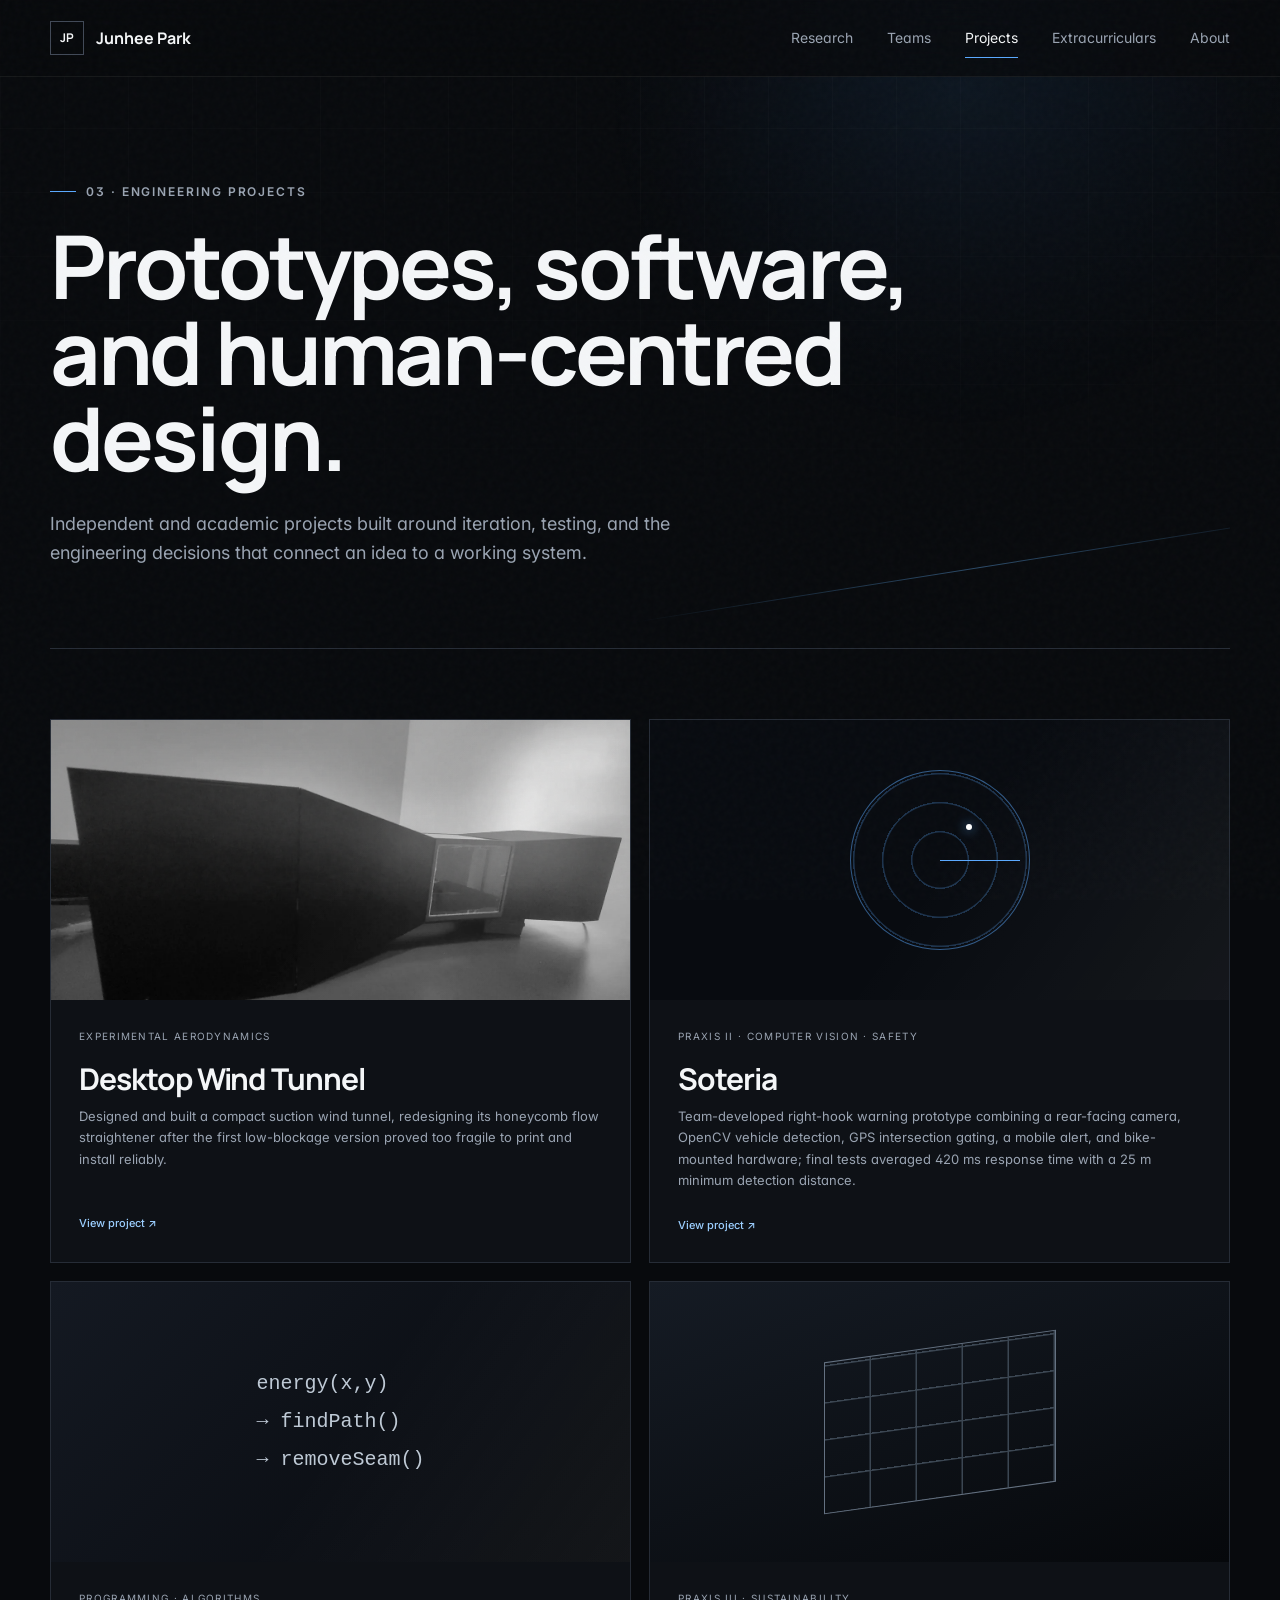
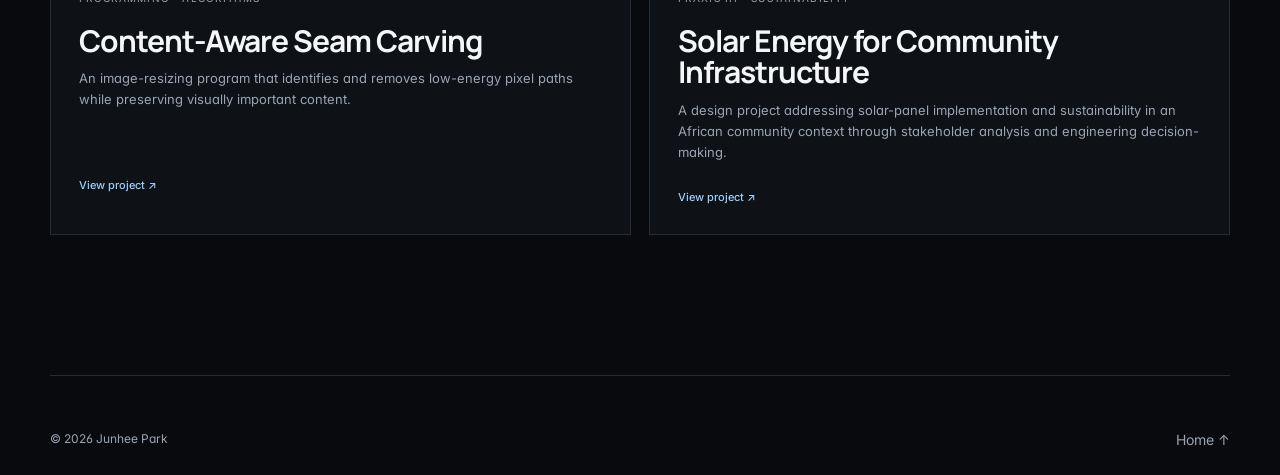
==== commit 9c543748: "Strengthen Soteria project summary" ====
--- a/engineering-projects.html
+++ b/engineering-projects.html
@@ -1 +1 @@
-<!DOCTYPE html><html lang="en"><head><meta charset="UTF-8"><meta name="viewport" content="width=device-width,initial-scale=1"><title>Engineering Projects | Junhee Park</title><link rel="preconnect" href="https://fonts.googleapis.com"><link rel="preconnect" href="https://fonts.gstatic.com" crossorigin><link href="https://fonts.googleapis.com/css2?family=Inter:wght@400;500;600&family=Manrope:wght@500;600;700&display=swap" rel="stylesheet"><link rel="stylesheet" href="style.css"><script src="script.js" defer></script></head><body><header class="site-header"><nav class="nav container"><a class="brand" href="index.html"><span class="brand-mark">JP</span><span>Junhee Park</span></a><button class="nav-toggle" aria-label="Open navigation" aria-expanded="false"><span></span><span></span></button><div class="nav-links"><a href="research.html">Research</a><a href="teams.html">Teams</a><a class="active" href="engineering-projects.html">Projects</a><a href="extracurriculars.html">Extracurriculars</a><a href="index.html#about">About</a></div></nav></header><main><section class="page-hero container reveal"><p class="eyebrow"><span></span> 03 · Engineering projects</p><h1>Prototypes, software, and human-centred design.</h1><p>Independent and academic projects built around iteration, testing, and the engineering decisions that connect an idea to a working system.</p></section><section class="tile-section container"><div class="tile-grid"><a class="project-tile reveal" href="projects/windtunnel.html"><div class="tile-image"><img src="images/windtunnel-built.webp" alt="Completed desktop wind tunnel"></div><div class="tile-copy"><span>Experimental aerodynamics</span><h2>Desktop Wind Tunnel</h2><p>Designed and built a compact suction wind tunnel, redesigning its honeycomb flow straightener after the first low-blockage version proved too fragile to print and install reliably.</p><b>View project ↗</b></div></a><a class="project-tile reveal" href="projects/Soteria.html"><div class="tile-image radar-panel"><div class="radar"></div></div><div class="tile-copy"><span>Praxis design · Safety</span><h2>Soteria</h2><p>A cyclist-safety concept combining sensing, physical integration, and user-centred design to improve situational awareness and reduce collision risk.</p><b>View project ↗</b></div></a><a class="project-tile reveal" href="projects/seam-carving.html"><div class="tile-image code-panel"><span>energy(x,y)<br>→ findPath()<br>→ removeSeam()</span></div><div class="tile-copy"><span>Programming · Algorithms</span><h2>Content-Aware Seam Carving</h2><p>An image-resizing program that identifies and removes low-energy pixel paths while preserving visually important content.</p><b>View project ↗</b></div></a><a class="project-tile reveal" href="projects/praxis-solar.html"><div class="tile-image solar-panel-art"><span></span></div><div class="tile-copy"><span>Praxis III · Sustainability</span><h2>Solar Energy for Community Infrastructure</h2><p>A design project addressing solar-panel implementation and sustainability in an African community context through stakeholder analysis and engineering decision-making.</p><b>View project ↗</b></div></a></div></section></main><footer class="footer container"><span>© <span id="year"></span> Junhee Park</span><a href="index.html">Home ↑</a></footer></body></html>
+<!DOCTYPE html><html lang="en"><head><meta charset="UTF-8"><meta name="viewport" content="width=device-width,initial-scale=1"><title>Engineering Projects | Junhee Park</title><link rel="preconnect" href="https://fonts.googleapis.com"><link rel="preconnect" href="https://fonts.gstatic.com" crossorigin><link href="https://fonts.googleapis.com/css2?family=Inter:wght@400;500;600&family=Manrope:wght@500;600;700&display=swap" rel="stylesheet"><link rel="stylesheet" href="style.css"><script src="script.js" defer></script></head><body><header class="site-header"><nav class="nav container"><a class="brand" href="index.html"><span class="brand-mark">JP</span><span>Junhee Park</span></a><button class="nav-toggle" aria-label="Open navigation" aria-expanded="false"><span></span><span></span></button><div class="nav-links"><a href="research.html">Research</a><a href="teams.html">Teams</a><a class="active" href="engineering-projects.html">Projects</a><a href="extracurriculars.html">Extracurriculars</a><a href="index.html#about">About</a></div></nav></header><main><section class="page-hero container reveal"><p class="eyebrow"><span></span> 03 · Engineering projects</p><h1>Prototypes, software, and human-centred design.</h1><p>Independent and academic projects built around iteration, testing, and the engineering decisions that connect an idea to a working system.</p></section><section class="tile-section container"><div class="tile-grid"><a class="project-tile reveal" href="projects/windtunnel.html"><div class="tile-image"><img src="images/windtunnel-built.webp" alt="Completed desktop wind tunnel"></div><div class="tile-copy"><span>Experimental aerodynamics</span><h2>Desktop Wind Tunnel</h2><p>Designed and built a compact suction wind tunnel, redesigning its honeycomb flow straightener after the first low-blockage version proved too fragile to print and install reliably.</p><b>View project ↗</b></div></a><a class="project-tile reveal" href="projects/Soteria.html"><div class="tile-image radar-panel"><div class="radar"></div></div><div class="tile-copy"><span>Praxis II · Computer vision · Safety</span><h2>Soteria</h2><p>Team-developed right-hook warning prototype combining a rear-facing camera, OpenCV vehicle detection, GPS intersection gating, a mobile alert, and bike-mounted hardware; final tests averaged 420 ms response time with a 25 m minimum detection distance.</p><b>View project ↗</b></div></a><a class="project-tile reveal" href="projects/seam-carving.html"><div class="tile-image code-panel"><span>energy(x,y)<br>→ findPath()<br>→ removeSeam()</span></div><div class="tile-copy"><span>Programming · Algorithms</span><h2>Content-Aware Seam Carving</h2><p>An image-resizing program that identifies and removes low-energy pixel paths while preserving visually important content.</p><b>View project ↗</b></div></a><a class="project-tile reveal" href="projects/praxis-solar.html"><div class="tile-image solar-panel-art"><span></span></div><div class="tile-copy"><span>Praxis III · Sustainability</span><h2>Solar Energy for Community Infrastructure</h2><p>A design project addressing solar-panel implementation and sustainability in an African community context through stakeholder analysis and engineering decision-making.</p><b>View project ↗</b></div></a></div></section></main><footer class="footer container"><span>© <span id="year"></span> Junhee Park</span><a href="index.html">Home ↑</a></footer></body></html>
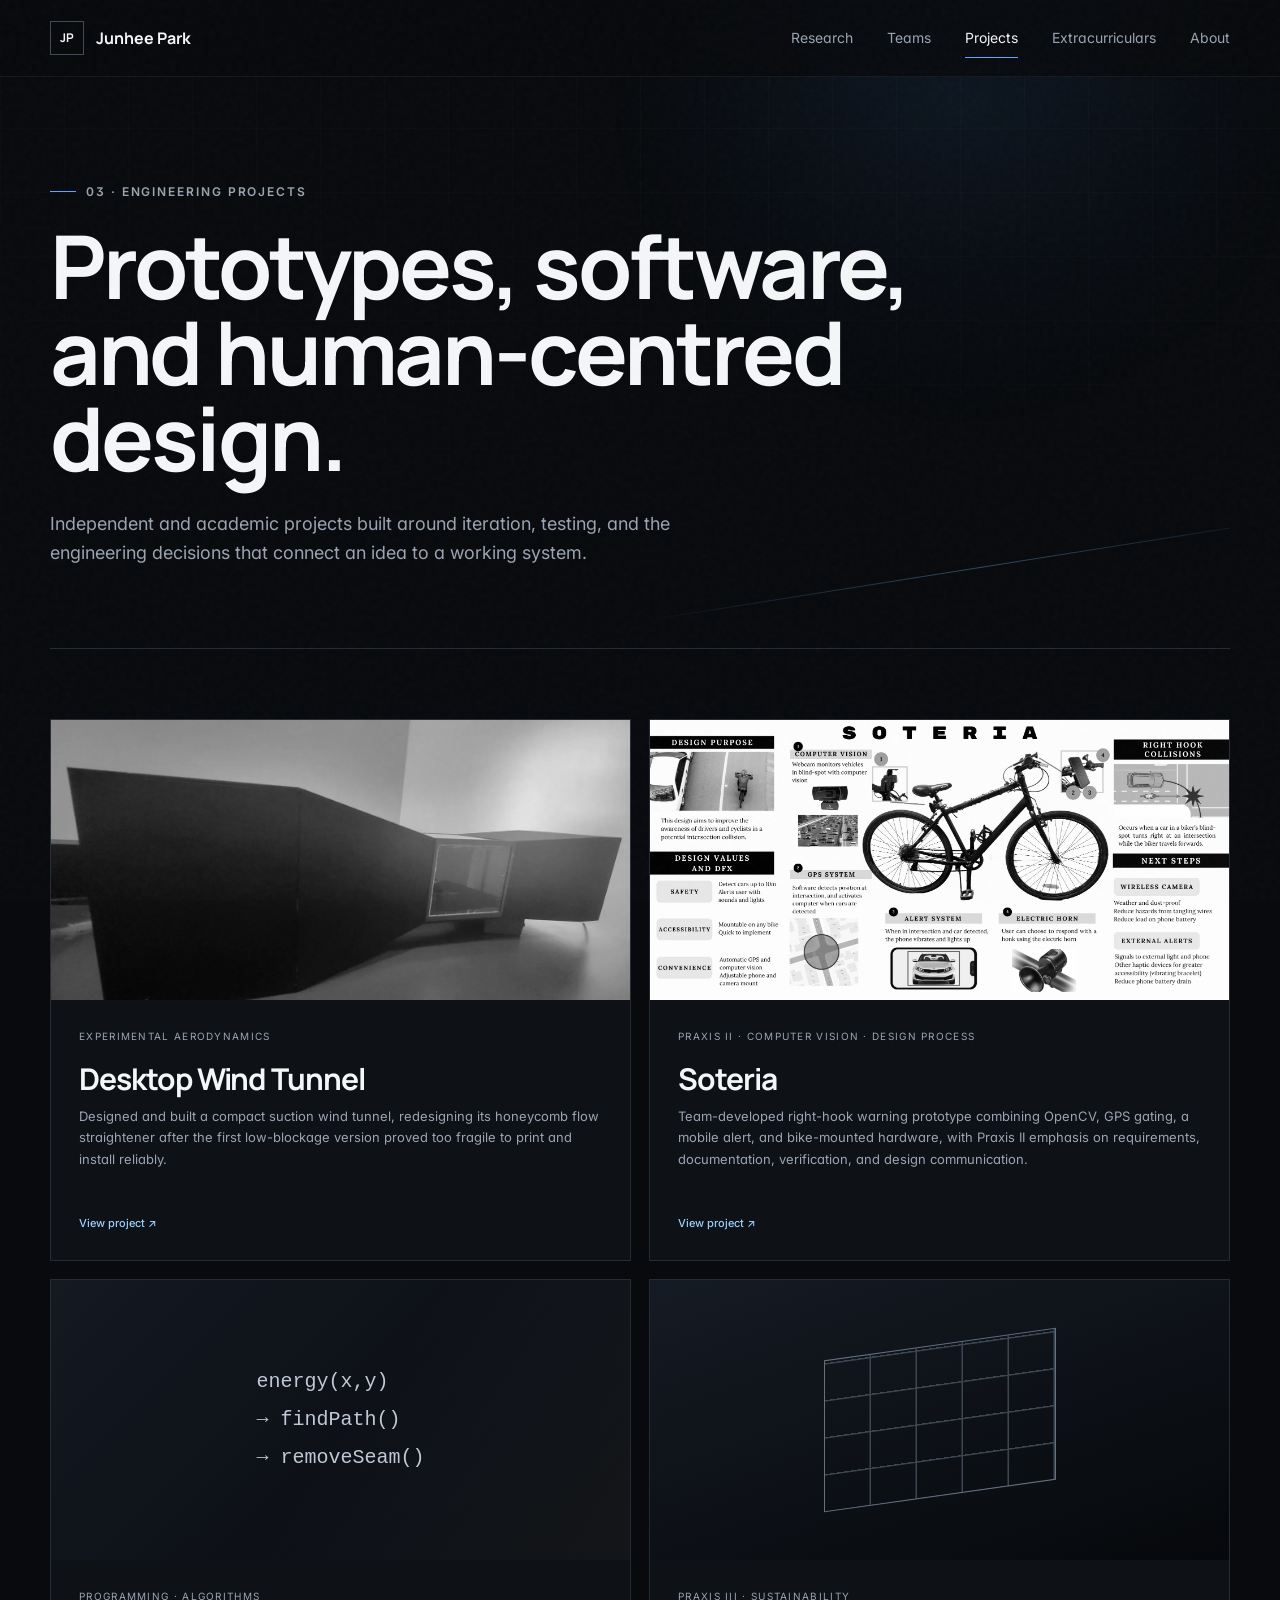
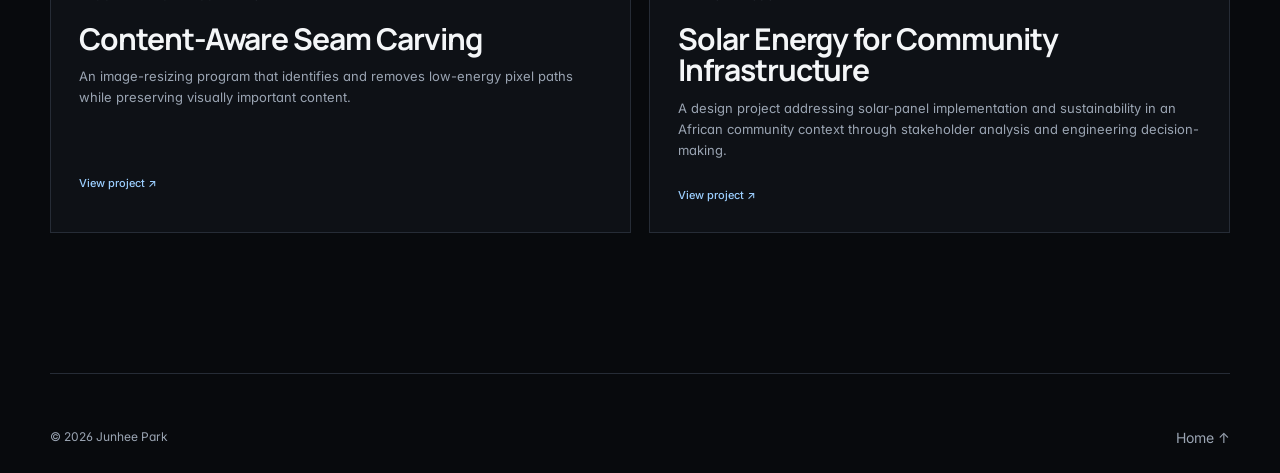
==== commit 34165e24: "Update Soteria project card for Praxis II process focus" ====
--- a/engineering-projects.html
+++ b/engineering-projects.html
@@ -1 +1 @@
-<!DOCTYPE html><html lang="en"><head><meta charset="UTF-8"><meta name="viewport" content="width=device-width,initial-scale=1"><title>Engineering Projects | Junhee Park</title><link rel="preconnect" href="https://fonts.googleapis.com"><link rel="preconnect" href="https://fonts.gstatic.com" crossorigin><link href="https://fonts.googleapis.com/css2?family=Inter:wght@400;500;600&family=Manrope:wght@500;600;700&display=swap" rel="stylesheet"><link rel="stylesheet" href="style.css"><script src="script.js" defer></script></head><body><header class="site-header"><nav class="nav container"><a class="brand" href="index.html"><span class="brand-mark">JP</span><span>Junhee Park</span></a><button class="nav-toggle" aria-label="Open navigation" aria-expanded="false"><span></span><span></span></button><div class="nav-links"><a href="research.html">Research</a><a href="teams.html">Teams</a><a class="active" href="engineering-projects.html">Projects</a><a href="extracurriculars.html">Extracurriculars</a><a href="index.html#about">About</a></div></nav></header><main><section class="page-hero container reveal"><p class="eyebrow"><span></span> 03 · Engineering projects</p><h1>Prototypes, software, and human-centred design.</h1><p>Independent and academic projects built around iteration, testing, and the engineering decisions that connect an idea to a working system.</p></section><section class="tile-section container"><div class="tile-grid"><a class="project-tile reveal" href="projects/windtunnel.html"><div class="tile-image"><img src="images/windtunnel-built.webp" alt="Completed desktop wind tunnel"></div><div class="tile-copy"><span>Experimental aerodynamics</span><h2>Desktop Wind Tunnel</h2><p>Designed and built a compact suction wind tunnel, redesigning its honeycomb flow straightener after the first low-blockage version proved too fragile to print and install reliably.</p><b>View project ↗</b></div></a><a class="project-tile reveal" href="projects/Soteria.html"><div class="tile-image radar-panel"><div class="radar"></div></div><div class="tile-copy"><span>Praxis II · Computer vision · Safety</span><h2>Soteria</h2><p>Team-developed right-hook warning prototype combining a rear-facing camera, OpenCV vehicle detection, GPS intersection gating, a mobile alert, and bike-mounted hardware; final tests averaged 420 ms response time with a 25 m minimum detection distance.</p><b>View project ↗</b></div></a><a class="project-tile reveal" href="projects/seam-carving.html"><div class="tile-image code-panel"><span>energy(x,y)<br>→ findPath()<br>→ removeSeam()</span></div><div class="tile-copy"><span>Programming · Algorithms</span><h2>Content-Aware Seam Carving</h2><p>An image-resizing program that identifies and removes low-energy pixel paths while preserving visually important content.</p><b>View project ↗</b></div></a><a class="project-tile reveal" href="projects/praxis-solar.html"><div class="tile-image solar-panel-art"><span></span></div><div class="tile-copy"><span>Praxis III · Sustainability</span><h2>Solar Energy for Community Infrastructure</h2><p>A design project addressing solar-panel implementation and sustainability in an African community context through stakeholder analysis and engineering decision-making.</p><b>View project ↗</b></div></a></div></section></main><footer class="footer container"><span>© <span id="year"></span> Junhee Park</span><a href="index.html">Home ↑</a></footer></body></html>
+<!DOCTYPE html><html lang="en"><head><meta charset="UTF-8"><meta name="viewport" content="width=device-width,initial-scale=1"><title>Engineering Projects | Junhee Park</title><link rel="preconnect" href="https://fonts.googleapis.com"><link rel="preconnect" href="https://fonts.gstatic.com" crossorigin><link href="https://fonts.googleapis.com/css2?family=Inter:wght@400;500;600&family=Manrope:wght@500;600;700&display=swap" rel="stylesheet"><link rel="stylesheet" href="style.css"><script src="script.js" defer></script></head><body><header class="site-header"><nav class="nav container"><a class="brand" href="index.html"><span class="brand-mark">JP</span><span>Junhee Park</span></a><button class="nav-toggle" aria-label="Open navigation" aria-expanded="false"><span></span><span></span></button><div class="nav-links"><a href="research.html">Research</a><a href="teams.html">Teams</a><a class="active" href="engineering-projects.html">Projects</a><a href="extracurriculars.html">Extracurriculars</a><a href="index.html#about">About</a></div></nav></header><main><section class="page-hero container reveal"><p class="eyebrow"><span></span> 03 · Engineering projects</p><h1>Prototypes, software, and human-centred design.</h1><p>Independent and academic projects built around iteration, testing, and the engineering decisions that connect an idea to a working system.</p></section><section class="tile-section container"><div class="tile-grid"><a class="project-tile reveal" href="projects/windtunnel.html"><div class="tile-image"><img src="images/windtunnel-built.webp" alt="Completed desktop wind tunnel"></div><div class="tile-copy"><span>Experimental aerodynamics</span><h2>Desktop Wind Tunnel</h2><p>Designed and built a compact suction wind tunnel, redesigning its honeycomb flow straightener after the first low-blockage version proved too fragile to print and install reliably.</p><b>View project ↗</b></div></a><a class="project-tile reveal" href="projects/Soteria.html"><div class="tile-image"><img src="images/soteria-one-pager.webp" alt="Soteria Praxis II cycling-safety system one-pager"></div><div class="tile-copy"><span>Praxis II · Computer vision · Design process</span><h2>Soteria</h2><p>Team-developed right-hook warning prototype combining OpenCV, GPS gating, a mobile alert, and bike-mounted hardware, with Praxis II emphasis on requirements, documentation, verification, and design communication.</p><b>View project ↗</b></div></a><a class="project-tile reveal" href="projects/seam-carving.html"><div class="tile-image code-panel"><span>energy(x,y)<br>→ findPath()<br>→ removeSeam()</span></div><div class="tile-copy"><span>Programming · Algorithms</span><h2>Content-Aware Seam Carving</h2><p>An image-resizing program that identifies and removes low-energy pixel paths while preserving visually important content.</p><b>View project ↗</b></div></a><a class="project-tile reveal" href="projects/praxis-solar.html"><div class="tile-image solar-panel-art"><span></span></div><div class="tile-copy"><span>Praxis III · Sustainability</span><h2>Solar Energy for Community Infrastructure</h2><p>A design project addressing solar-panel implementation and sustainability in an African community context through stakeholder analysis and engineering decision-making.</p><b>View project ↗</b></div></a></div></section></main><footer class="footer container"><span>© <span id="year"></span> Junhee Park</span><a href="index.html">Home ↑</a></footer></body></html>
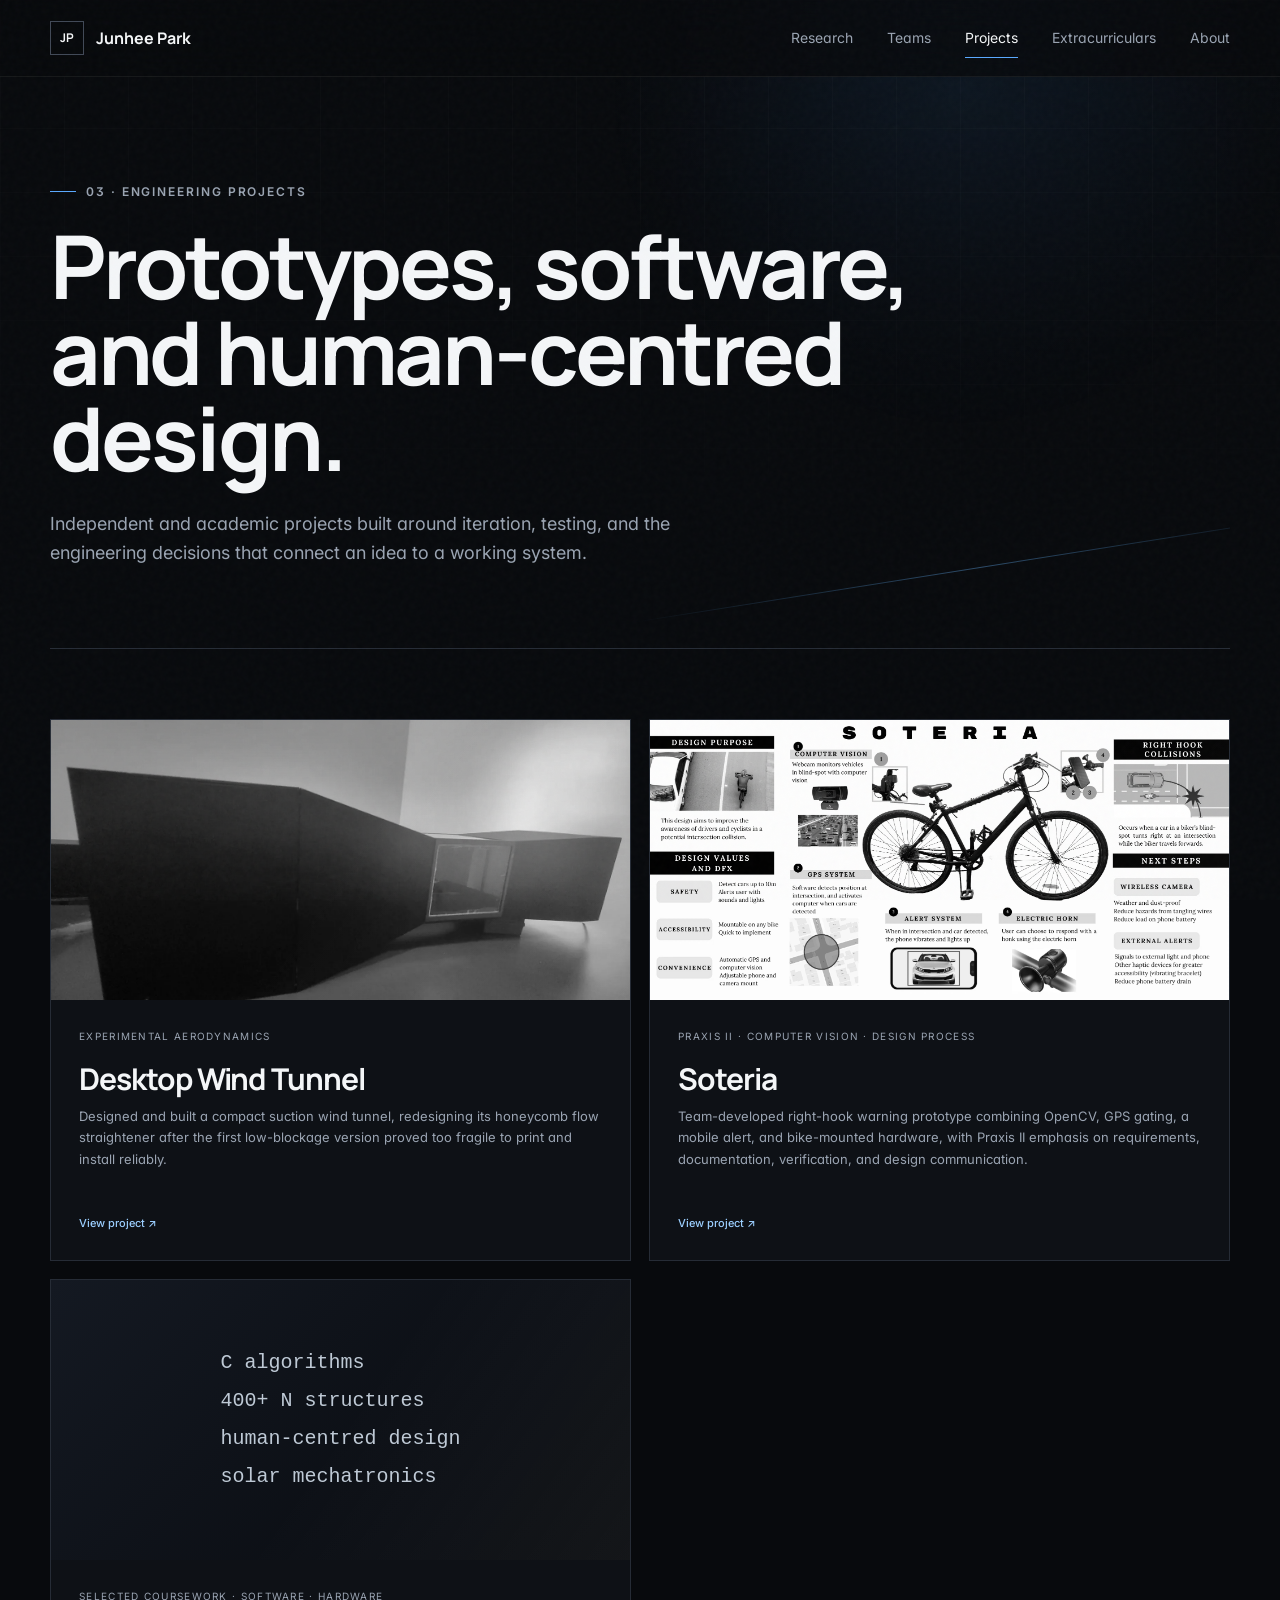
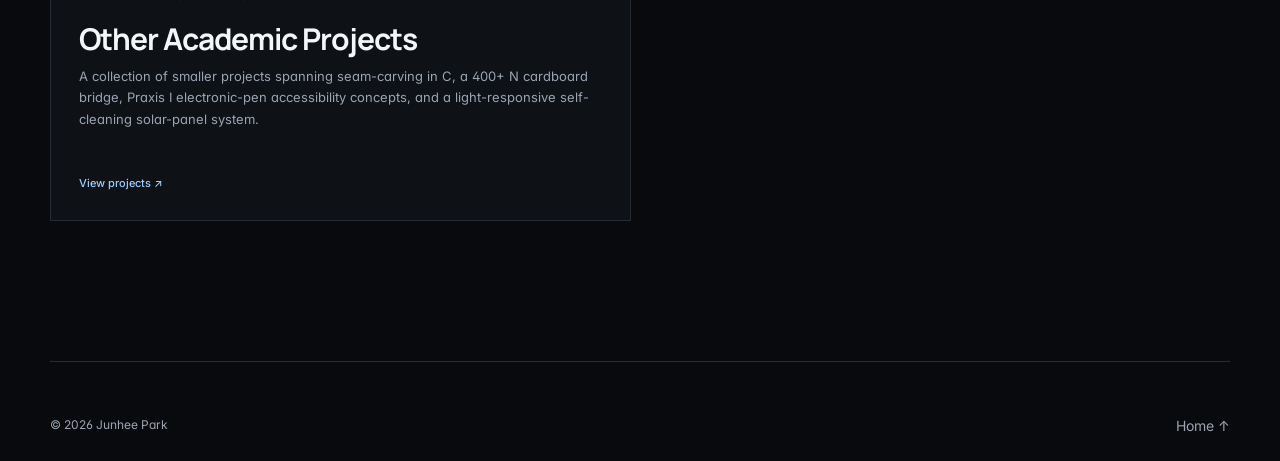
==== commit 90509d38: "Replace standalone seam carving and solar tiles with Other Projects" ====
--- a/engineering-projects.html
+++ b/engineering-projects.html
@@ -1 +1 @@
-<!DOCTYPE html><html lang="en"><head><meta charset="UTF-8"><meta name="viewport" content="width=device-width,initial-scale=1"><title>Engineering Projects | Junhee Park</title><link rel="preconnect" href="https://fonts.googleapis.com"><link rel="preconnect" href="https://fonts.gstatic.com" crossorigin><link href="https://fonts.googleapis.com/css2?family=Inter:wght@400;500;600&family=Manrope:wght@500;600;700&display=swap" rel="stylesheet"><link rel="stylesheet" href="style.css"><script src="script.js" defer></script></head><body><header class="site-header"><nav class="nav container"><a class="brand" href="index.html"><span class="brand-mark">JP</span><span>Junhee Park</span></a><button class="nav-toggle" aria-label="Open navigation" aria-expanded="false"><span></span><span></span></button><div class="nav-links"><a href="research.html">Research</a><a href="teams.html">Teams</a><a class="active" href="engineering-projects.html">Projects</a><a href="extracurriculars.html">Extracurriculars</a><a href="index.html#about">About</a></div></nav></header><main><section class="page-hero container reveal"><p class="eyebrow"><span></span> 03 · Engineering projects</p><h1>Prototypes, software, and human-centred design.</h1><p>Independent and academic projects built around iteration, testing, and the engineering decisions that connect an idea to a working system.</p></section><section class="tile-section container"><div class="tile-grid"><a class="project-tile reveal" href="projects/windtunnel.html"><div class="tile-image"><img src="images/windtunnel-built.webp" alt="Completed desktop wind tunnel"></div><div class="tile-copy"><span>Experimental aerodynamics</span><h2>Desktop Wind Tunnel</h2><p>Designed and built a compact suction wind tunnel, redesigning its honeycomb flow straightener after the first low-blockage version proved too fragile to print and install reliably.</p><b>View project ↗</b></div></a><a class="project-tile reveal" href="projects/Soteria.html"><div class="tile-image"><img src="images/soteria-one-pager.webp" alt="Soteria Praxis II cycling-safety system one-pager"></div><div class="tile-copy"><span>Praxis II · Computer vision · Design process</span><h2>Soteria</h2><p>Team-developed right-hook warning prototype combining OpenCV, GPS gating, a mobile alert, and bike-mounted hardware, with Praxis II emphasis on requirements, documentation, verification, and design communication.</p><b>View project ↗</b></div></a><a class="project-tile reveal" href="projects/seam-carving.html"><div class="tile-image code-panel"><span>energy(x,y)<br>→ findPath()<br>→ removeSeam()</span></div><div class="tile-copy"><span>Programming · Algorithms</span><h2>Content-Aware Seam Carving</h2><p>An image-resizing program that identifies and removes low-energy pixel paths while preserving visually important content.</p><b>View project ↗</b></div></a><a class="project-tile reveal" href="projects/praxis-solar.html"><div class="tile-image solar-panel-art"><span></span></div><div class="tile-copy"><span>Praxis III · Sustainability</span><h2>Solar Energy for Community Infrastructure</h2><p>A design project addressing solar-panel implementation and sustainability in an African community context through stakeholder analysis and engineering decision-making.</p><b>View project ↗</b></div></a></div></section></main><footer class="footer container"><span>© <span id="year"></span> Junhee Park</span><a href="index.html">Home ↑</a></footer></body></html>
+<!DOCTYPE html><html lang="en"><head><meta charset="UTF-8"><meta name="viewport" content="width=device-width,initial-scale=1"><title>Engineering Projects | Junhee Park</title><link rel="preconnect" href="https://fonts.googleapis.com"><link rel="preconnect" href="https://fonts.gstatic.com" crossorigin><link href="https://fonts.googleapis.com/css2?family=Inter:wght@400;500;600&family=Manrope:wght@500;600;700&display=swap" rel="stylesheet"><link rel="stylesheet" href="style.css"><script src="script.js" defer></script></head><body><header class="site-header"><nav class="nav container"><a class="brand" href="index.html"><span class="brand-mark">JP</span><span>Junhee Park</span></a><button class="nav-toggle" aria-label="Open navigation" aria-expanded="false"><span></span><span></span></button><div class="nav-links"><a href="research.html">Research</a><a href="teams.html">Teams</a><a class="active" href="engineering-projects.html">Projects</a><a href="extracurriculars.html">Extracurriculars</a><a href="index.html#about">About</a></div></nav></header><main><section class="page-hero container reveal"><p class="eyebrow"><span></span> 03 · Engineering projects</p><h1>Prototypes, software, and human-centred design.</h1><p>Independent and academic projects built around iteration, testing, and the engineering decisions that connect an idea to a working system.</p></section><section class="tile-section container"><div class="tile-grid"><a class="project-tile reveal" href="projects/windtunnel.html"><div class="tile-image"><img src="images/windtunnel-built.webp" alt="Completed desktop wind tunnel"></div><div class="tile-copy"><span>Experimental aerodynamics</span><h2>Desktop Wind Tunnel</h2><p>Designed and built a compact suction wind tunnel, redesigning its honeycomb flow straightener after the first low-blockage version proved too fragile to print and install reliably.</p><b>View project ↗</b></div></a><a class="project-tile reveal" href="projects/Soteria.html"><div class="tile-image"><img src="images/soteria-one-pager.webp" alt="Soteria Praxis II cycling-safety system one-pager"></div><div class="tile-copy"><span>Praxis II · Computer vision · Design process</span><h2>Soteria</h2><p>Team-developed right-hook warning prototype combining OpenCV, GPS gating, a mobile alert, and bike-mounted hardware, with Praxis II emphasis on requirements, documentation, verification, and design communication.</p><b>View project ↗</b></div></a><a class="project-tile reveal" href="projects/other-projects.html"><div class="tile-image code-panel"><span>C algorithms<br>400+ N structures<br>human-centred design<br>solar mechatronics</span></div><div class="tile-copy"><span>Selected coursework · Software · Hardware</span><h2>Other Academic Projects</h2><p>A collection of smaller projects spanning seam-carving in C, a 400+ N cardboard bridge, Praxis I electronic-pen accessibility concepts, and a light-responsive self-cleaning solar-panel system.</p><b>View projects ↗</b></div></a></div></section></main><footer class="footer container"><span>© <span id="year"></span> Junhee Park</span><a href="index.html">Home ↑</a></footer></body></html>
